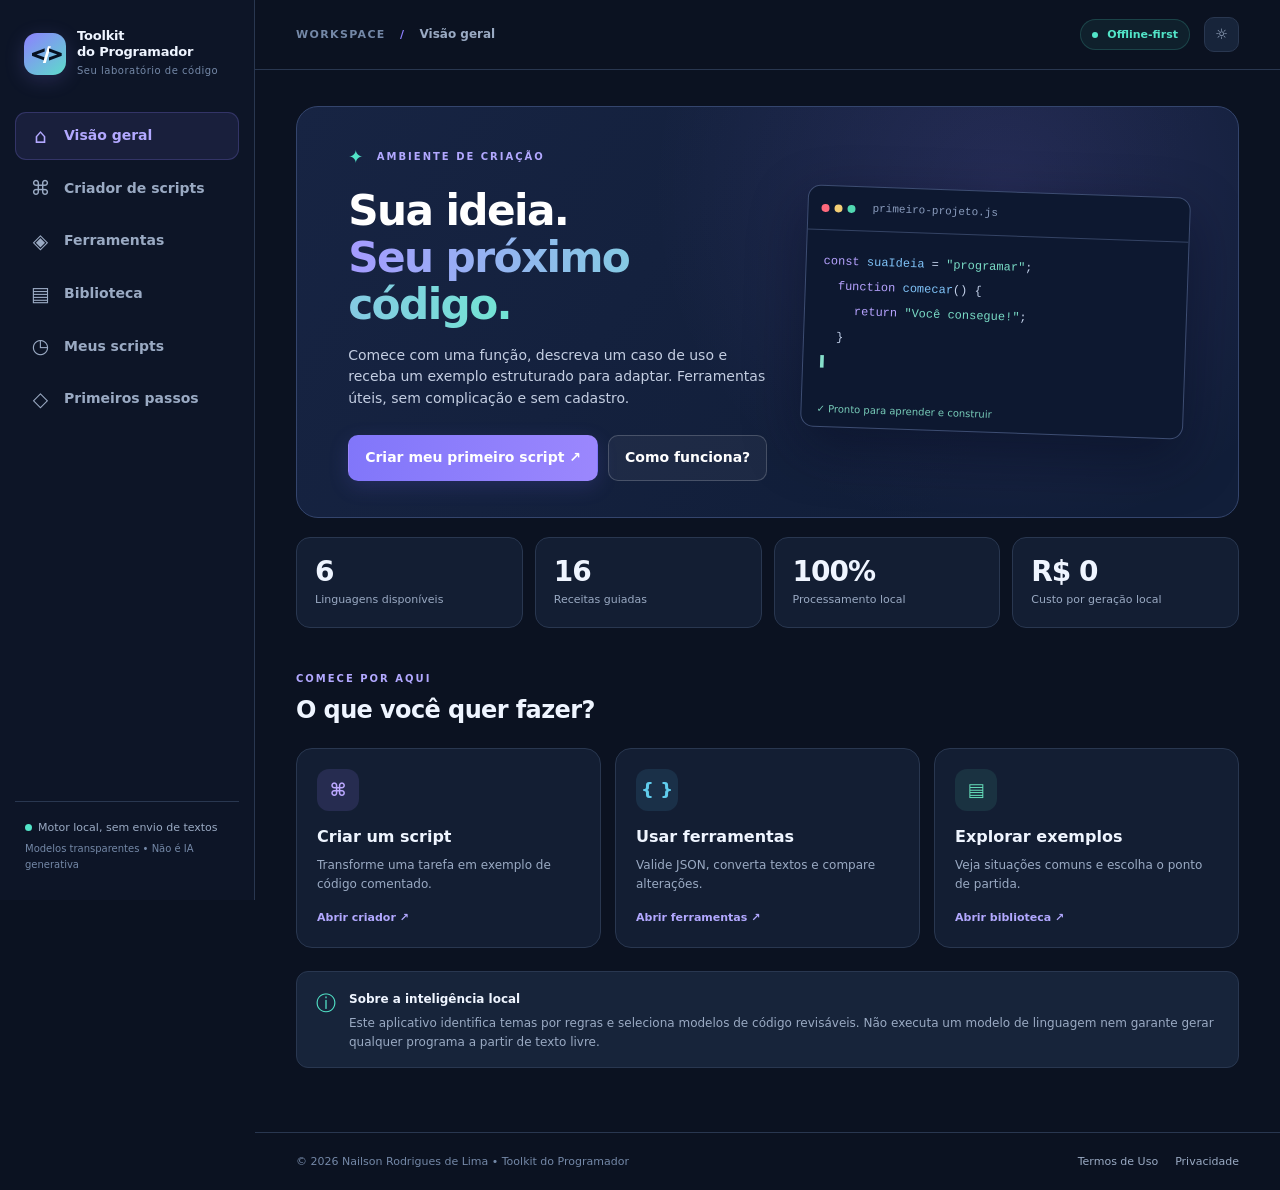
==== index.html @ e66c434d "Add files via upload" ====
<!doctype html>
<html lang="pt-BR">
<head>
  <meta charset="utf-8">
  <meta name="viewport" content="width=device-width, initial-scale=1">
  <meta name="theme-color" content="#101b32">
  <meta name="description" content="Toolkit do Programador: criador de scripts orientado e ferramentas de programação offline.">
  <title>Toolkit do Programador — laboratório de código</title>
  <link rel="icon" type="image/svg+xml" href="icon.svg">
  <link rel="manifest" href="manifest.webmanifest">
  <link rel="stylesheet" href="styles.css">
</head>
<body>
  <a class="skip-link" href="#conteudo">Ir para o conteúdo</a>
  <div class="app-shell">
    <aside class="sidebar" id="sidebar" aria-label="Navegação principal">
      <div class="brand"><div class="brand-mark" aria-hidden="true"><span>&lt;</span><span>/</span><span>&gt;</span></div><div><strong>Toolkit<span> do Programador</span></strong><small>Seu laboratório de código</small></div></div>
      <nav class="menu" aria-label="Seções">
        <button class="nav-btn active" type="button" data-page="inicio" aria-current="page"><span aria-hidden="true">⌂</span> Visão geral</button>
        <button class="nav-btn" type="button" data-page="criador"><span aria-hidden="true">⌘</span> Criador de scripts</button>
        <button class="nav-btn" type="button" data-page="ferramentas"><span aria-hidden="true">◈</span> Ferramentas</button>
        <button class="nav-btn" type="button" data-page="biblioteca"><span aria-hidden="true">▤</span> Biblioteca</button>
        <button class="nav-btn" type="button" data-page="historico"><span aria-hidden="true">◷</span> Meus scripts</button>
        <button class="nav-btn" type="button" data-page="guia"><span aria-hidden="true">◇</span> Primeiros passos</button>
      </nav>
      <div class="sidebar-bottom"><span class="status-dot" aria-hidden="true"></span><span>Motor local, sem envio de textos</span><small>Modelos transparentes • Não é IA generativa</small></div>
    </aside>
    <div class="workspace">
      <header class="topbar"><button class="mobile-menu" id="menuToggle" type="button" aria-label="Abrir menu" aria-expanded="false" aria-controls="sidebar">☰</button><div class="crumb">WORKSPACE <span>/</span> <b id="crumbLabel">Visão geral</b></div><div class="top-actions"><span class="offline-pill"><span></span> Offline-first</span><button type="button" id="themeToggle" class="icon-button" title="Alternar tema" aria-label="Alternar tema">☼</button></div></header>
      <main id="conteudo">
        <section class="page active" id="page-inicio" aria-labelledby="welcomeTitle">
          <div class="hero"><div class="hero-content"><div class="eyebrow"><span class="spark">✦</span> AMBIENTE DE CRIAÇÃO</div><h1 id="welcomeTitle">Sua ideia.<br><em>Seu próximo código.</em></h1><p>Comece com uma função, descreva um caso de uso e receba um exemplo estruturado para adaptar. Ferramentas úteis, sem complicação e sem cadastro.</p><div class="hero-actions"><button class="btn primary" type="button" data-go="criador">Criar meu primeiro script <span aria-hidden="true">↗</span></button><button class="btn ghost" type="button" data-go="guia">Como funciona?</button></div></div><div class="code-art" aria-hidden="true"><div class="art-top"><i></i><i></i><i></i><span>primeiro-projeto.js</span></div><div class="art-lines"><div><span class="a-purple">const</span> <span class="a-blue">suaIdeia</span> = <span class="a-green">"programar"</span>;</div><div class="indent"><span class="a-purple">function</span> <span class="a-blue">comecar</span>() {</div><div class="indent2"><span class="a-purple">return</span> <span class="a-green">"Você consegue!"</span>;</div><div class="indent">}</div><div class="art-cursor">▌</div></div><div class="art-footer">✓ Pronto para aprender e construir</div></div></div>
          <div class="stat-grid"><div class="stat"><strong>6</strong><span>Linguagens disponíveis</span></div><div class="stat"><strong id="statRecipes">—</strong><span>Receitas guiadas</span></div><div class="stat"><strong>100%</strong><span>Processamento local</span></div><div class="stat"><strong>R$ 0</strong><span>Custo por geração local</span></div></div>
          <div class="section-heading"><div><div class="eyebrow">COMECE POR AQUI</div><h2>O que você quer fazer?</h2></div></div>
          <div class="feature-grid"><button class="feature-card" type="button" data-go="criador"><span class="feature-icon violet">⌘</span><strong>Criar um script</strong><small>Transforme uma tarefa em exemplo de código comentado.</small><span class="feature-link">Abrir criador ↗</span></button><button class="feature-card" type="button" data-go="ferramentas"><span class="feature-icon cyan">{ }</span><strong>Usar ferramentas</strong><small>Valide JSON, converta textos e compare alterações.</small><span class="feature-link">Abrir ferramentas ↗</span></button><button class="feature-card" type="button" data-go="biblioteca"><span class="feature-icon lime">▤</span><strong>Explorar exemplos</strong><small>Veja situações comuns e escolha o ponto de partida.</small><span class="feature-link">Abrir biblioteca ↗</span></button></div>
          <div class="notice"><span aria-hidden="true">ⓘ</span><div><strong>Sobre a inteligência local</strong><p>Este aplicativo identifica temas por regras e seleciona modelos de código revisáveis. Não executa um modelo de linguagem nem garante gerar qualquer programa a partir de texto livre.</p></div></div>
        </section>
        <section class="page" id="page-criador" aria-labelledby="builderTitle">
          <div class="page-title"><div class="eyebrow">ESTÚDIO DE CÓDIGO</div><h1 id="builderTitle">Criador de scripts</h1><p>Explique o que o código deve fazer. O caso de uso ajuda a documentar o exemplo, mas não altera automaticamente sua lógica.</p></div>
          <div class="builder-grid"><div class="panel editor-form"><div class="panel-heading"><strong><span class="mini-step">1</span> Descreva a tarefa</strong><span class="soft-label">Sem necessidade de prompt complexo</span></div><div class="field"><label for="goal">Função pretendida <span class="required">*</span></label><textarea id="goal" maxlength="500" rows="4" placeholder="Ex.: Validar um e-mail informado por um usuário"></textarea><div class="field-footer"><span>Escreva em linguagem natural</span><span id="goalCount">0/500</span></div></div><div class="field"><label for="useCase">Caso de uso <span class="optional">opcional</span></label><textarea id="useCase" maxlength="800" rows="3" placeholder="Ex.: Cadastro de clientes: impedir e-mails com formato inválido"></textarea><div class="field-footer"><span>Ajuda a contextualizar o resultado</span><span id="caseCount">0/800</span></div></div><div class="two-fields"><div class="field"><label for="language">Linguagem</label><select id="language"><option value="javascript">JavaScript</option><option value="python">Python</option><option value="sql">SQL (PostgreSQL)</option><option value="html">HTML</option><option value="bash">Bash</option><option value="powershell">PowerShell</option></select></div><div class="field"><label for="recipe">Modelo de referência</label><select id="recipe"><option value="auto">Detectar pela descrição</option></select></div></div><div class="form-actions"><button id="generateBtn" type="button" class="btn primary full">✦ Gerar exemplo de script</button><button id="clearBuilder" type="button" class="btn subtle">Limpar campos</button></div><div class="examples-prompt">Experimente: <button type="button" class="chip" data-prompt="Validar e-mail">Validar e-mail</button><button type="button" class="chip" data-prompt="Buscar dados de uma API">Consumir API</button><button type="button" class="chip" data-prompt="Remover itens duplicados">Remover duplicados</button></div></div>
          <div class="panel output-panel"><div class="panel-heading"><strong><span class="mini-step">2</span> Resultado</strong><span id="resultStatus" class="result-state">Aguardando descrição</span></div><div class="result-summary" id="resultSummary">Quando você gerar, verá um exemplo comentado, orientações de adaptação e sugestões de teste.</div><div class="code-header"><span id="filename">exemplo.js</span><span id="codeLanguage">JavaScript</span></div><pre class="code-output" tabindex="0"><code id="generatedCode">// Seu código aparecerá aqui.
// Comece preenchendo o campo "Função pretendida".</code></pre><label for="codeEditor" id="codeEditorLabel" class="visually-hidden">Editar o código gerado</label><textarea id="codeEditor" class="code-output code-editor" spellcheck="false" autocomplete="off" autocapitalize="off" hidden></textarea><div class="output-actions"><button class="btn small" type="button" id="editCode" disabled aria-pressed="false">Editar código</button><button class="btn small" type="button" id="resetEdits" hidden>Restaurar gerado</button><button class="btn small" type="button" id="copyCode" disabled>Copiar código</button><button class="btn small" type="button" id="downloadCode" disabled>Baixar arquivo ↓</button><button class="btn small" type="button" id="saveCode" disabled>Salvar neste aparelho</button></div><div class="result-advice" id="resultAdvice"><strong>Como aproveitar melhor</strong><p>Explique a entrada, o resultado esperado e eventuais restrições. Depois revise e teste o código no seu ambiente.</p></div></div></div>
        </section>
        <section class="page" id="page-ferramentas" aria-labelledby="toolsTitle"><div class="page-title"><div class="eyebrow">UTILITÁRIOS</div><h1 id="toolsTitle">Ferramentas do dia a dia</h1><p>Manipulação local de texto e código. Nenhum conteúdo é enviado a serviços externos.</p></div><div class="tool-tabs" role="tablist" aria-label="Selecionar ferramenta"><button type="button" class="tool-tab active" role="tab" aria-selected="true" data-tool="json">JSON</button><button type="button" class="tool-tab" role="tab" aria-selected="false" data-tool="base64">Base64</button><button type="button" class="tool-tab" role="tab" aria-selected="false" data-tool="url">URL</button><button type="button" class="tool-tab" role="tab" aria-selected="false" data-tool="texto">Texto</button><button type="button" class="tool-tab" role="tab" aria-selected="false" data-tool="diff">Comparar textos</button></div>
          <div class="panel tool-content active" id="tool-json"><div class="tool-info"><h2>Formatar e validar JSON</h2><p>Detecte erros de sintaxe ou organize a indentação.</p></div><label for="jsonInput">JSON de entrada</label><textarea id="jsonInput" class="tool-area" spellcheck="false" placeholder='{"nome":"Ana","ativo":true}'></textarea><div class="tool-actions"><button id="formatJson" class="btn primary" type="button">Formatar</button><button id="minifyJson" class="btn subtle" type="button">Minificar</button><button id="validateJson" class="btn subtle" type="button">Validar</button><button id="copyJson" class="btn subtle" type="button">Copiar resultado</button></div><p class="feedback" id="jsonFeedback" role="status" aria-live="polite"></p><label for="jsonOutput">Resultado</label><textarea id="jsonOutput" class="tool-area result" readonly spellcheck="false" placeholder="Resultado..." aria-label="JSON processado"></textarea></div>
          <div class="panel tool-content" id="tool-base64" hidden><div class="tool-info"><h2>Codificar / decodificar Base64</h2><p>Codifica texto em UTF-8. Base64 não é criptografia.</p></div><label for="base64Input">Texto / Base64 de entrada</label><textarea class="tool-area" id="base64Input" spellcheck="false" placeholder="Insira seu texto..."></textarea><div class="tool-actions"><button class="btn primary" type="button" id="b64Encode">Codificar</button><button class="btn subtle" type="button" id="b64Decode">Decodificar</button><button class="btn subtle" type="button" data-copy-target="base64Output">Copiar resultado</button></div><p class="feedback" id="base64Feedback" role="status" aria-live="polite"></p><label for="base64Output">Resultado</label><textarea class="tool-area result" id="base64Output" readonly></textarea></div>
          <div class="panel tool-content" id="tool-url" hidden><div class="tool-info"><h2>Codificar / decodificar URL</h2><p>Converta uma parte de endereço web usando o padrão de codificação por porcentagem.</p></div><label for="urlInput">Texto de entrada</label><textarea class="tool-area" id="urlInput" spellcheck="false" placeholder="Ex.: busca com espaços & acentos"></textarea><div class="tool-actions"><button class="btn primary" type="button" id="urlEncode">Codificar</button><button class="btn subtle" type="button" id="urlDecode">Decodificar</button><button class="btn subtle" type="button" data-copy-target="urlOutput">Copiar resultado</button></div><p class="feedback" id="urlFeedback" role="status" aria-live="polite"></p><label for="urlOutput">Resultado</label><textarea class="tool-area result" id="urlOutput" readonly></textarea></div>
          <div class="panel tool-content" id="tool-texto" hidden><div class="tool-info"><h2>Transformar textos</h2><p>Organize textos comuns, nomes e identificadores.</p></div><label for="textInput">Texto de entrada</label><textarea class="tool-area" id="textInput" placeholder="Digite seu texto..."></textarea><div class="tool-actions"><button class="btn primary" type="button" data-text-transform="upper">MAIÚSCULAS</button><button class="btn subtle" type="button" data-text-transform="lower">minúsculas</button><button class="btn subtle" type="button" data-text-transform="slug">slug-url</button><button class="btn subtle" type="button" data-text-transform="trim">Limpar espaços</button><button class="btn subtle" type="button" data-copy-target="textOutput">Copiar resultado</button></div><p class="feedback" id="textFeedback" role="status" aria-live="polite"></p><label for="textOutput">Resultado</label><textarea class="tool-area result" id="textOutput" readonly></textarea></div>
          <div class="panel tool-content" id="tool-diff" hidden><div class="tool-info"><h2>Comparar versões de texto</h2><p>Diferenças de linhas: veja adições e exclusões para textos de até 200 linhas por lado.</p></div><div class="two-fields"><div class="field"><label for="diffA">Versão anterior</label><textarea id="diffA" class="tool-area" placeholder="Primeira versão"></textarea></div><div class="field"><label for="diffB">Versão atual</label><textarea id="diffB" class="tool-area" placeholder="Versão modificada"></textarea></div></div><div class="tool-actions"><button id="compareDiff" type="button" class="btn primary">Comparar</button></div><p class="feedback" id="diffFeedback" role="status" aria-live="polite"></p><pre id="diffResult" class="diff-result" aria-live="polite">As diferenças aparecerão aqui.</pre></div>
        </section>
        <section class="page" id="page-biblioteca" aria-labelledby="libraryTitle"><div class="page-title"><div class="eyebrow">EXEMPLOS PRONTOS PARA ADAPTAR</div><h1 id="libraryTitle">Biblioteca de receitas</h1><p>Escolha uma tarefa e abra diretamente no criador de scripts.</p></div><div class="library-toolbar"><label class="visually-hidden" for="librarySearch">Buscar receita</label><input id="librarySearch" type="search" placeholder="Buscar: API, JSON, senha, dados..." autocomplete="off"><span id="libraryCount" class="soft-label"></span></div><div class="library-grid" id="libraryGrid"></div></section>
        <section class="page" id="page-historico" aria-labelledby="historyTitle"><div class="page-title"><div class="eyebrow">ARMAZENAMENTO NO DISPOSITIVO</div><h1 id="historyTitle">Meus scripts</h1><p>Os exemplos que você salvar permanecem apenas no armazenamento deste navegador, até serem apagados.</p></div><div class="history-toolbar"><span id="historyCount">0 itens salvos</span><button class="btn danger small" id="clearHistory" type="button">Apagar todos</button></div><div class="history-list" id="historyList"></div></section>
        <section class="page" id="page-guia" aria-labelledby="guideTitle"><div class="page-title"><div class="eyebrow">COMECE DO ZERO</div><h1 id="guideTitle">Primeiros passos</h1><p>Um caminho rápido para sair de uma ideia e chegar a um programa testável.</p></div><div class="guide-grid"><article class="panel guide-card"><span class="guide-number">01</span><h2>Descreva a função</h2><p>Escreva o que o código deve realizar: “validar e-mail”, “remover duplicados” ou “buscar dados de API”.</p></article><article class="panel guide-card"><span class="guide-number">02</span><h2>Escolha uma linguagem</h2><p>JavaScript funciona bem em navegadores; Python é útil para automação; SQL consulta bancos de dados.</p></article><article class="panel guide-card"><span class="guide-number">03</span><h2>Gere, edite e revise</h2><p>O sistema procura uma receita compatível. Se não houver, entrega uma estrutura inicial, identificada como incompleta.</p></article><article class="panel guide-card"><span class="guide-number">04</span><h2>Teste no ambiente certo</h2><p>Baixe o arquivo e execute no interpretador, terminal, navegador ou banco adequado. Nunca execute scripts sem ler o conteúdo.</p></article></div><div class="panel glossary"><h2>Mini glossário</h2><dl><div><dt>Variável</dt><dd>Guarda um valor que pode ser utilizado no programa.</dd></div><div><dt>Função</dt><dd>Conjunto de instruções que realiza uma tarefa.</dd></div><div><dt>Entrada</dt><dd>Dados recebidos pelo programa.</dd></div><div><dt>Saída</dt><dd>Resultado que o programa produz.</dd></div><div><dt>API</dt><dd>Interface para que sistemas troquem informações conforme um contrato definido.</dd></div><div><dt>JSON</dt><dd>Formato textual estruturado usado para intercâmbio de dados.</dd></div></dl></div><div class="notice"><span aria-hidden="true">!</span><div><strong>Segurança e limites</strong><p>Não cole senhas, tokens nem dados pessoais sensíveis. Exemplos podem requerer ajustes antes de produção. O Toolkit não hospeda código, não consulta APIs externas e não executa scripts gerados automaticamente.</p></div></div></section>
      </main>
      <footer class="footer"><span>© <span id="currentYear">2026</span> Nailson Rodrigues de Lima • Toolkit do Programador</span><div><button type="button" id="termsOpen">Termos de Uso</button><button type="button" id="privacyOpen">Privacidade</button></div></footer>
    </div>
  </div>
  <div class="toast" id="toast" role="status" aria-live="polite"></div>
  <dialog id="infoDialog" aria-labelledby="dialogTitle"><div class="dialog-head"><h2 id="dialogTitle">Informações</h2><button type="button" id="closeDialog" class="icon-button" aria-label="Fechar">✕</button></div><div id="dialogBody" class="dialog-body"></div><div class="dialog-actions"><button type="button" class="btn primary" id="dialogDone">Entendi</button></div></dialog>
  <script src="app.js" defer></script>
</body>
</html>
---- styles.css ----
:root{--bg:#0b1221;--sidebar:#0d1527;--panel:#131e33;--panel2:#17243a;--line:#293750;--text:#eff5ff;--sub:#9aaac3;--muted:#7488a7;--accent:#8e80ff;--accent2:#b2a8ff;--mint:#52e4c8;--shadow:0 16px 44px #03081445;--radius:17px;--code:#0b1425;color-scheme:dark}
:root.light{--bg:#f2f5fb;--sidebar:#fff;--panel:#fff;--panel2:#eef2fa;--line:#dce4f0;--text:#15223b;--sub:#52627c;--muted:#70809c;--accent:#5748dc;--accent2:#5040c8;--mint:#178f7d;--shadow:0 12px 36px #3f52811a;--code:#17243a;color-scheme:light}
*{box-sizing:border-box}html{font-family:Inter,ui-sans-serif,system-ui,-apple-system,"Segoe UI",Arial,sans-serif;scroll-behavior:smooth}body{margin:0;color:var(--text);background:var(--bg);font-size:14px;line-height:1.55}button,input,textarea,select{font:inherit}button{cursor:pointer}button:disabled{cursor:not-allowed;opacity:.45}button:focus-visible,input:focus-visible,textarea:focus-visible,select:focus-visible,a:focus-visible{outline:3px solid var(--mint);outline-offset:3px}a{color:var(--accent2)}.skip-link{position:absolute;left:12px;top:-80px;background:var(--panel);padding:10px 16px;z-index:100}.skip-link:focus{top:10px}.app-shell{display:flex;min-height:100vh}.sidebar{width:255px;min-width:255px;background:var(--sidebar);border-right:1px solid var(--line);position:sticky;top:0;height:100vh;display:flex;flex-direction:column;padding:28px 15px;z-index:20}.brand{display:flex;align-items:center;gap:11px;padding:0 9px 31px}.brand-mark{background:linear-gradient(140deg,#8d80ff,#5ddcca);width:42px;height:42px;display:flex;align-items:center;justify-content:center;border-radius:13px;color:#071223;font-weight:950;letter-spacing:-3px;font-size:19px;box-shadow:0 5px 20px #8d80ff30}.brand-mark span:nth-child(2){color:#fff}.brand strong{font-size:13px;line-height:1.2;display:block;letter-spacing:-.2px}.brand strong span{display:block}.brand small{font-size:10px;color:var(--muted);letter-spacing:.5px}.menu{display:grid;gap:5px}.nav-btn{display:flex;gap:13px;text-align:left;align-items:center;padding:12px 14px;border:1px solid transparent;background:none;color:var(--sub);border-radius:11px;font-weight:600;width:100%}.nav-btn>span{font-size:20px;font-weight:400;min-width:21px;text-align:center;line-height:1}.nav-btn:hover{background:var(--panel2);color:var(--text)}.nav-btn.active{background:#8e80ff19;border-color:#8e80ff38;color:var(--accent2)}.sidebar-bottom{margin-top:auto;padding:17px 10px 0;border-top:1px solid var(--line);font-size:11px;color:var(--sub)}.sidebar-bottom small{display:block;color:var(--muted);font-size:10px;margin-top:5px}.status-dot{width:7px;height:7px;border-radius:50%;display:inline-block;background:var(--mint);margin-right:6px}.workspace{flex:1;min-width:0;display:flex;flex-direction:column}.topbar{display:flex;align-items:center;justify-content:space-between;padding:16px clamp(18px,4%,55px);height:70px;border-bottom:1px solid var(--line)}.crumb{font-size:11px;letter-spacing:1.35px;color:var(--muted);font-weight:700}.crumb b{letter-spacing:0;font-size:12px;color:var(--sub);font-weight:600}.crumb span{margin:0 9px;color:var(--accent)}.top-actions{display:flex;align-items:center;gap:14px}.offline-pill{font-size:11px;color:var(--mint);background:#52e4c811;border:1px solid #52e4c82e;border-radius:99px;padding:6px 11px;font-weight:700}.offline-pill span{display:inline-block;width:6px;height:6px;background:var(--mint);border-radius:50%;margin-right:6px}.icon-button,.mobile-menu{width:35px;height:35px;border-radius:10px;background:var(--panel2);color:var(--sub);border:1px solid var(--line)}.mobile-menu{display:none}.page{display:none;max-width:1210px;width:100%;margin:0 auto;padding:36px clamp(18px,4%,55px) 64px}.page.active{display:block}.hero{display:grid;grid-template-columns:1fr .88fr;gap:20px;min-height:285px;align-items:center;background:radial-gradient(circle at 75% 20%,#9e7dff22,transparent 45%),linear-gradient(125deg,#172443,#111e39 75%);border:1px solid #34456d;border-radius:22px;padding:36px clamp(23px,4vw,53px);overflow:hidden}.eyebrow{font-size:10px;letter-spacing:2px;color:var(--accent2);font-weight:850}.spark{color:var(--mint);font-size:18px;vertical-align:middle;margin-right:6px}.hero h1{font-size:clamp(31px,3.3vw,51px);line-height:1.12;letter-spacing:-1.6px;color:#fff;margin:16px 0}.hero h1 em{font-style:normal;background:linear-gradient(90deg,#a59bff,#72e5d3);-webkit-background-clip:text;background-clip:text;color:transparent}.hero p{color:#c4cee2;max-width:420px;margin:0 0 25px}.hero-actions{display:flex;flex-wrap:wrap;gap:10px}.btn{border:1px solid var(--line);background:var(--panel2);color:var(--text);padding:11px 16px;border-radius:10px;font-weight:750;transition:transform .12s ease,background .12s}.btn:not(:disabled):hover{transform:translateY(-1px);filter:brightness(1.07)}.btn.primary{border-color:transparent;background:linear-gradient(95deg,#8176fa,#9b87fd);color:#fff;box-shadow:0 6px 20px #695de430}.btn.ghost{background:#ffffff0c;border-color:#ffffff30;color:#fff}.btn.subtle{background:transparent}.btn.small{padding:8px 12px;font-size:12px}.btn.full{width:100%;justify-content:center}.btn.danger{background:#ff656915;color:#ff8c90;border-color:#ff65693d}.code-art{width:100%;max-width:415px;justify-self:end;transform:rotate(2deg);border:1px solid #3d4d72;background:#0d1830;border-radius:13px;box-shadow:0 20px 55px #0208176b;color:#c2d0e9;font:12px/2.1 ui-monospace,SFMono-Regular,Consolas,monospace;overflow:hidden}.art-top{display:flex;align-items:center;gap:5px;border-bottom:1px solid #344364;padding:10px 13px}.art-top i{width:8px;height:8px;border-radius:50%;background:#ff697d}.art-top i:nth-child(2){background:#f3ce75}.art-top i:nth-child(3){background:#51d8b1}.art-top span{margin-left:12px;color:#8a9cbd;font-size:11px}.art-lines{padding:19px 17px 23px}.indent{padding-left:15px}.indent2{padding-left:32px}.a-purple{color:#b7a3ff}.a-blue{color:#7fc2f7}.a-green{color:#79dbc5}.art-cursor{color:#86dfcb}.art-footer{padding:5px 15px 12px;font:10px system-ui,sans-serif;color:#77cbb8}.stat-grid{display:grid;grid-template-columns:repeat(4,1fr);gap:12px;margin:19px 0 43px}.stat{border:1px solid var(--line);background:var(--panel);border-radius:14px;padding:17px 18px}.stat strong{font-size:28px;letter-spacing:-1px;display:block;line-height:1.2}.stat span{color:var(--sub);font-size:11px}.section-heading{margin-bottom:18px}.section-heading h2{font-size:24px;margin:6px 0;letter-spacing:-.6px}.feature-grid{display:grid;grid-template-columns:repeat(3,1fr);gap:14px}.feature-card{border:1px solid var(--line);background:var(--panel);color:var(--text);text-align:left;border-radius:16px;padding:20px;display:flex;flex-direction:column;gap:7px;min-height:200px}.feature-card:hover{border-color:var(--accent);transform:translateY(-2px)}.feature-icon{width:42px;height:42px;display:grid;place-items:center;border-radius:12px;font-weight:850;font-size:18px;margin-bottom:7px}.violet{background:#9a83fc24;color:#bba8ff}.cyan{background:#5ecbfc1a;color:#60ccec}.lime{background:#5ae1bc1a;color:#65dcb8}.feature-card strong{font-size:16px}.feature-card small{font-size:12px;color:var(--sub);flex:1}.feature-link{color:var(--accent2);font-size:11px;font-weight:800;margin-top:8px}.notice{display:flex;gap:13px;border:1px solid var(--line);border-radius:12px;margin-top:23px;padding:16px 19px;background:var(--panel2);color:var(--sub)}.notice>span{color:var(--mint);font-size:20px}.notice strong{color:var(--text);font-size:12px}.notice p{margin:5px 0 0;font-size:12px}.page-title{margin:0 0 26px}.page-title h1{font-size:clamp(28px,3vw,38px);margin:8px 0;line-height:1.1;letter-spacing:-1px}.page-title p{color:var(--sub);max-width:680px;margin:0}.builder-grid{display:grid;grid-template-columns:1fr 1.15fr;gap:17px;align-items:start}.panel{background:var(--panel);border:1px solid var(--line);border-radius:16px;padding:22px;min-width:0}.panel-heading{display:flex;justify-content:space-between;gap:10px;align-items:center;margin-bottom:21px;flex-wrap:wrap}.panel-heading>strong{display:flex;gap:9px;align-items:center;font-size:14px}.mini-step{width:25px;height:25px;border-radius:7px;background:#8e80ff24;color:var(--accent2);display:grid;place-items:center;font-weight:850;font-size:12px}.soft-label{font-size:10px;color:var(--muted)}.field{margin-bottom:18px}.field>label,.tool-content>label{display:block;margin-bottom:8px;font-size:12px;font-weight:800}.required{color:#ff8a8f}.optional{font-size:10px;color:var(--muted);font-weight:400;margin-left:4px}textarea,input,select{background:var(--bg);color:var(--text);border:1px solid var(--line);border-radius:9px;outline:none;width:100%;padding:12px;resize:vertical}textarea::placeholder,input::placeholder{color:var(--muted)}textarea:focus,input:focus,select:focus{border-color:var(--accent)}.field>textarea{min-height:85px}.field-footer{display:flex;justify-content:space-between;color:var(--muted);font-size:10px;margin-top:5px}.two-fields{display:grid;grid-template-columns:1fr 1fr;gap:12px}.two-fields>.field{margin-bottom:4px}.form-actions{display:flex;flex-direction:column;gap:8px;margin-top:19px}.examples-prompt{font-size:11px;color:var(--sub);margin-top:21px}.chip{font-size:10px;margin:6px 5px 0 0;padding:6px 8px;border:1px solid var(--line);background:var(--panel2);color:var(--sub);border-radius:20px}.chip:hover{color:var(--text);border-color:var(--accent)}.result-state{font-size:10px;color:var(--sub);border:1px solid var(--line);padding:5px 9px;border-radius:30px}.result-state.success{color:var(--mint);border-color:#52e4c840}.result-state.warning{color:#f6cb73;border-color:#f6cb7340}.result-summary{font-size:12px;color:var(--sub);line-height:1.7;min-height:58px}.code-header{display:flex;align-items:center;justify-content:space-between;background:#1d2a46;color:#b7c5df;border:1px solid #33415e;border-radius:10px 10px 0 0;padding:9px 13px;font:11px ui-monospace,Consolas,monospace;margin-top:14px}.code-output{background:var(--code);color:#d4e1f4;min-height:295px;max-height:540px;overflow:auto;padding:17px;font:12px/1.75 ui-monospace,SFMono-Regular,Consolas,monospace;border:1px solid #33415e;border-top:0;border-radius:0 0 10px 10px;margin:0;white-space:pre;tab-size:2}.output-actions{display:flex;gap:7px;flex-wrap:wrap;margin-top:13px}.result-advice{background:var(--panel2);border-radius:10px;padding:13px 15px;margin-top:20px}.result-advice strong{font-size:11px}.result-advice p{margin:5px 0 0;font-size:11px;color:var(--sub)}.tool-tabs{display:flex;gap:8px;flex-wrap:wrap;margin-bottom:13px}.tool-tab{border:1px solid var(--line);background:var(--panel);color:var(--sub);border-radius:10px;padding:9px 15px;font-size:12px;font-weight:800}.tool-tab.active{background:var(--accent);border-color:var(--accent);color:#fff}.tool-content{display:none;max-width:950px}.tool-content.active{display:block}.tool-info h2{margin:0 0 4px;font-size:18px}.tool-info p{color:var(--sub);font-size:12px;margin:0 0 22px}.tool-area{min-height:153px;font:12px/1.65 ui-monospace,Consolas,monospace;margin-bottom:14px}.tool-area.result{min-height:140px;background:var(--panel2)}.tool-actions{display:flex;gap:9px;flex-wrap:wrap;margin-bottom:12px}.feedback{font-size:12px;min-height:20px;color:var(--sub);margin:6px 0 16px}.feedback.ok{color:var(--mint)}.feedback.error{color:#ff9298}.diff-result{background:var(--code);color:#d4e1f4;border:1px solid var(--line);padding:18px;max-height:480px;min-height:150px;overflow:auto;white-space:pre-wrap;overflow-wrap:anywhere;line-height:1.8;border-radius:10px}.diff-added{color:#82e8b8}.diff-removed{color:#ff9da3}.diff-same{color:#bdc9df}.library-toolbar,.history-toolbar{display:flex;gap:15px;justify-content:space-between;align-items:center;margin-bottom:18px}.library-toolbar input{max-width:440px}.library-grid{display:grid;grid-template-columns:repeat(3,1fr);gap:13px}.recipe-card{display:flex;flex-direction:column;gap:9px;background:var(--panel);border:1px solid var(--line);border-radius:14px;padding:20px;min-height:186px}.recipe-card .recipe-tag{color:var(--accent2);font-size:10px;letter-spacing:1px;font-weight:800}.recipe-card h3{font-size:15px;margin:0}.recipe-card p{font-size:12px;color:var(--sub);margin:0;flex:1}.recipe-card button{align-self:flex-start;background:none;border:0;padding:4px 0;color:var(--accent2);font-size:12px;font-weight:800}.recipe-card button:hover{text-decoration:underline}.history-list{display:grid;gap:11px}.history-item{background:var(--panel);border:1px solid var(--line);padding:17px 20px;border-radius:13px;display:flex;justify-content:space-between;gap:15px;align-items:center}.history-item strong{font-size:13px;display:block}.history-item small{color:var(--sub);font-size:11px}.history-buttons{display:flex;gap:8px;flex-wrap:wrap}.empty-state{padding:50px 20px;border:1px dashed var(--line);border-radius:14px;text-align:center;color:var(--sub)}.empty-state strong{display:block;color:var(--text);margin-bottom:6px}.guide-grid{display:grid;grid-template-columns:repeat(2,1fr);gap:14px}.guide-card{min-height:155px}.guide-number{font-size:11px;letter-spacing:1px;color:var(--accent2);font-weight:900}.guide-card h2{font-size:17px;margin:8px 0}.guide-card p{font-size:12px;color:var(--sub);margin:0}.glossary{margin-top:17px}.glossary h2{font-size:17px;margin:0 0 15px}.glossary dl{display:grid;grid-template-columns:1fr 1fr;gap:15px 24px;margin:0}.glossary dt{font-weight:800;font-size:12px}.glossary dd{margin:4px 0 0;color:var(--sub);font-size:12px}.footer{margin:auto 0 0;border-top:1px solid var(--line);padding:20px clamp(18px,4%,55px);display:flex;justify-content:space-between;align-items:center;gap:16px;flex-wrap:wrap;color:var(--muted);font-size:11px}.footer>div{display:flex;gap:17px}.footer button{background:none;border:0;color:var(--sub);font-size:11px;padding:0}.footer button:hover{text-decoration:underline}.toast{position:fixed;bottom:24px;right:25px;border:1px solid var(--line);background:var(--panel2);color:var(--text);box-shadow:var(--shadow);padding:12px 18px;border-radius:10px;opacity:0;transform:translateY(12px);pointer-events:none;transition:.18s;z-index:100;font-size:12px;max-width:min(90vw,440px)}.toast.show{opacity:1;transform:translateY(0)}.visually-hidden{position:absolute;width:1px;height:1px;clip:rect(0,0,0,0);overflow:hidden;white-space:nowrap}dialog{border:1px solid var(--line);background:var(--panel);color:var(--text);border-radius:16px;box-shadow:var(--shadow);max-width:610px;width:calc(100% - 32px);padding:23px}dialog::backdrop{background:#020713b3}.dialog-head{display:flex;align-items:center;justify-content:space-between}.dialog-head h2{margin:0;font-size:21px}.dialog-body{color:var(--sub);font-size:13px}.dialog-body h3{color:var(--text);font-size:14px;margin:18px 0 4px}.dialog-body p{margin:4px 0 10px}.dialog-actions{display:flex;justify-content:end;margin-top:18px}
@media(max-width:1080px){.sidebar{width:225px;min-width:225px}.builder-grid{grid-template-columns:1fr}.library-grid{grid-template-columns:repeat(2,1fr)}.hero{grid-template-columns:1fr .65fr}.code-art{font-size:10px}.hero{padding:25px}}@media(max-width:760px){.sidebar{position:fixed;left:0;transform:translateX(-100%);width:265px;min-width:265px;box-shadow:var(--shadow);transition:transform .2s}.sidebar.open{transform:translateX(0)}.mobile-menu{display:block}.topbar{height:59px;padding:10px 17px}.crumb{margin-right:auto;margin-left:11px;letter-spacing:.3px}.top-actions{gap:7px}.page{padding:23px 16px 40px}.hero{grid-template-columns:1fr;padding:26px 22px}.code-art{display:none}.hero h1{font-size:38px}.stat-grid{grid-template-columns:repeat(2,1fr);margin-bottom:29px}.feature-grid,.library-grid{grid-template-columns:1fr}.feature-card{min-height:155px}.guide-grid{grid-template-columns:1fr}.glossary dl{grid-template-columns:1fr}.footer{padding:18px 16px}.offline-pill{font-size:0;padding:8px 10px}.offline-pill span{margin:0}.history-item{align-items:flex-start;flex-direction:column}}@media(max-width:430px){.two-fields{grid-template-columns:1fr;gap:0}.panel{padding:16px}.page-title h1{font-size:28px}.hero h1{font-size:31px}.stat strong{font-size:24px}.brand strong{font-size:12px}}@media(prefers-reduced-motion:reduce){*,*::before,*::after{scroll-behavior:auto!important;transition:none!important;animation:none!important}}

/* Edição manual dos scripts, sem execução automática. */
[hidden]{display:none!important}.code-editor{width:100%;resize:vertical;min-height:295px;max-height:none;outline-offset:3px;display:block;white-space:pre;overflow:auto}.code-editor:focus{outline:2px solid var(--mint)}
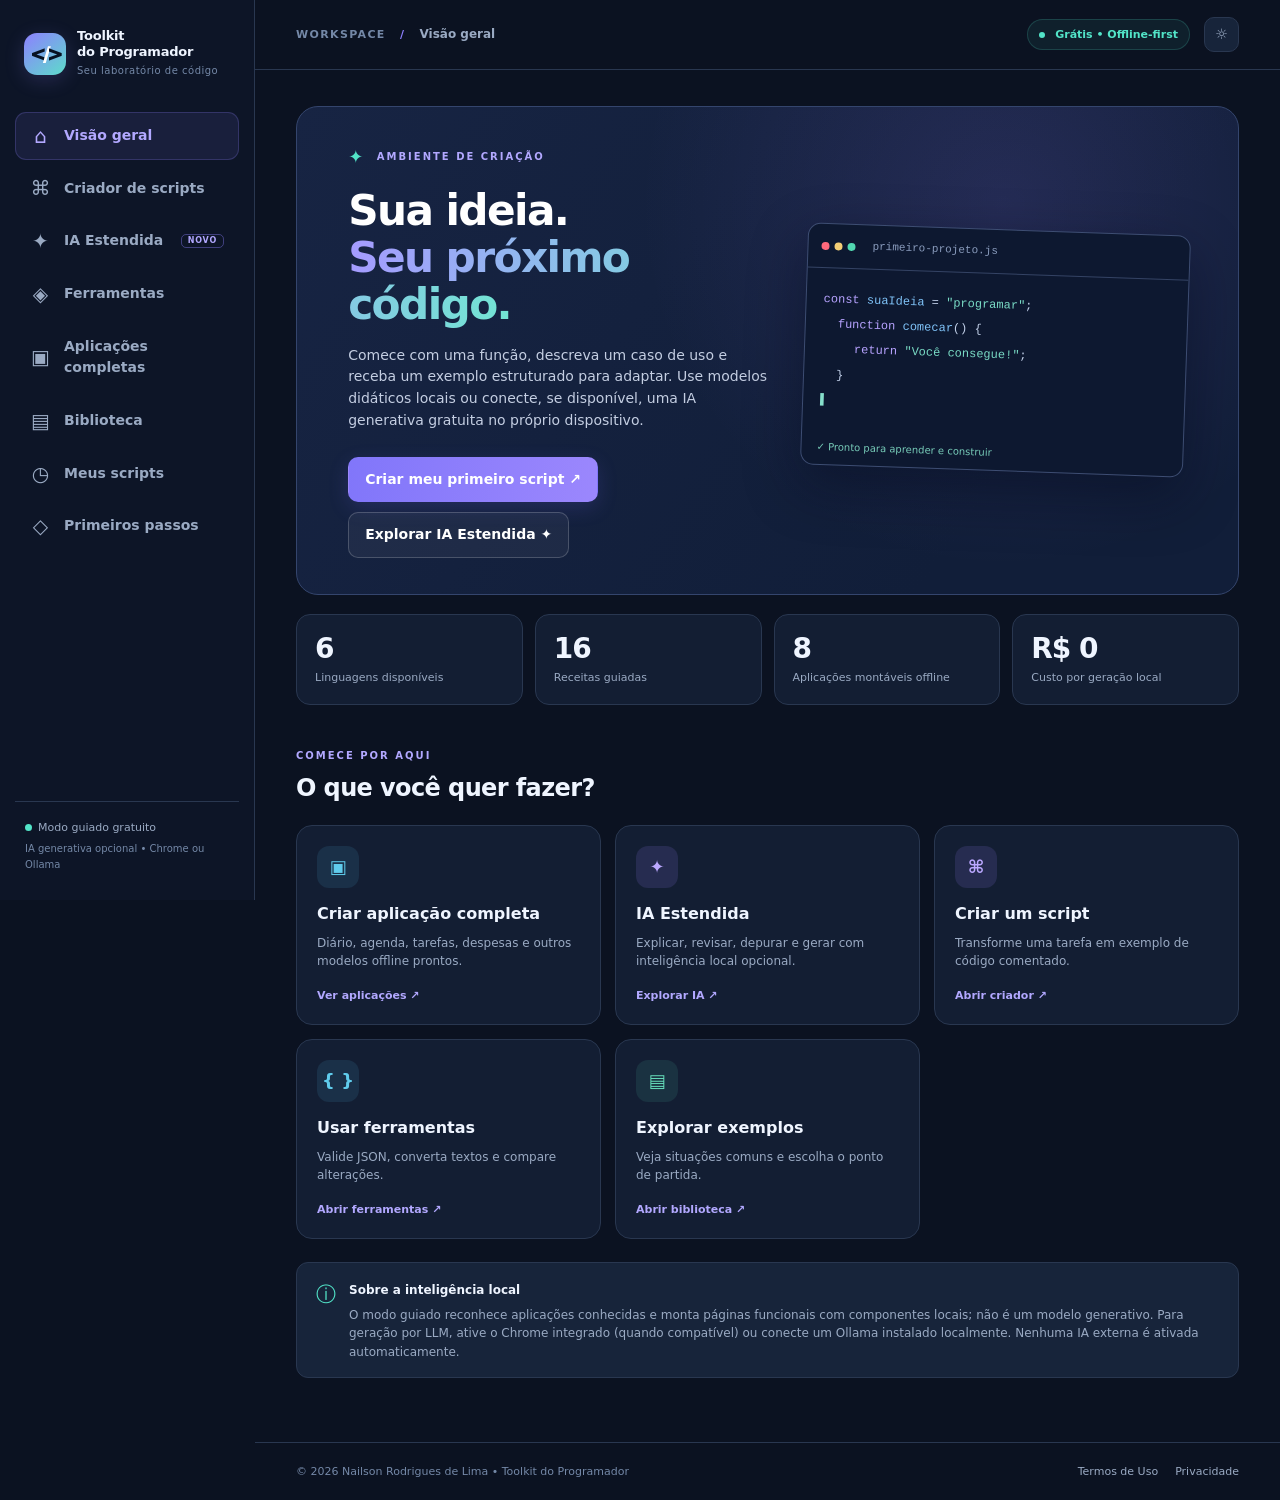
==== commit abc395bb: "Add files via upload" ====
--- a/index.html
+++ b/index.html
@@ -4,8 +4,8 @@
   <meta charset="utf-8">
   <meta name="viewport" content="width=device-width, initial-scale=1">
   <meta name="theme-color" content="#101b32">
-  <meta name="description" content="Toolkit do Programador: criador de scripts orientado e ferramentas de programação offline.">
-  <title>Toolkit do Programador — laboratório de código</title>
+  <meta name="description" content="Toolkit do Programador: gerador de scripts, diagnóstico offline e inteligência artificial local opcional.">
+  <title>Toolkit do Programador — IA Estendida gratuita</title>
   <link rel="icon" type="image/svg+xml" href="icon.svg">
   <link rel="manifest" href="manifest.webmanifest">
   <link rel="stylesheet" href="styles.css">
@@ -18,28 +18,47 @@
       <nav class="menu" aria-label="Seções">
         <button class="nav-btn active" type="button" data-page="inicio" aria-current="page"><span aria-hidden="true">⌂</span> Visão geral</button>
         <button class="nav-btn" type="button" data-page="criador"><span aria-hidden="true">⌘</span> Criador de scripts</button>
+        <button class="nav-btn" type="button" data-page="ia"><span aria-hidden="true">✦</span> IA Estendida <span class="nav-new">NOVO</span></button>
         <button class="nav-btn" type="button" data-page="ferramentas"><span aria-hidden="true">◈</span> Ferramentas</button>
+        <button class="nav-btn" type="button" data-page="apps"><span aria-hidden="true">▣</span> Aplicações completas</button>
         <button class="nav-btn" type="button" data-page="biblioteca"><span aria-hidden="true">▤</span> Biblioteca</button>
         <button class="nav-btn" type="button" data-page="historico"><span aria-hidden="true">◷</span> Meus scripts</button>
         <button class="nav-btn" type="button" data-page="guia"><span aria-hidden="true">◇</span> Primeiros passos</button>
       </nav>
-      <div class="sidebar-bottom"><span class="status-dot" aria-hidden="true"></span><span>Motor local, sem envio de textos</span><small>Modelos transparentes • Não é IA generativa</small></div>
+      <div class="sidebar-bottom"><span class="status-dot" aria-hidden="true"></span><span id="sideStatus">Modo guiado gratuito</span><small>IA generativa opcional • Chrome ou Ollama</small></div>
     </aside>
     <div class="workspace">
-      <header class="topbar"><button class="mobile-menu" id="menuToggle" type="button" aria-label="Abrir menu" aria-expanded="false" aria-controls="sidebar">☰</button><div class="crumb">WORKSPACE <span>/</span> <b id="crumbLabel">Visão geral</b></div><div class="top-actions"><span class="offline-pill"><span></span> Offline-first</span><button type="button" id="themeToggle" class="icon-button" title="Alternar tema" aria-label="Alternar tema">☼</button></div></header>
+      <header class="topbar"><button class="mobile-menu" id="menuToggle" type="button" aria-label="Abrir menu" aria-expanded="false" aria-controls="sidebar">☰</button><div class="crumb">WORKSPACE <span>/</span> <b id="crumbLabel">Visão geral</b></div><div class="top-actions"><span class="offline-pill"><span></span> Grátis • Offline-first</span><button type="button" id="themeToggle" class="icon-button" title="Alternar tema" aria-label="Alternar tema">☼</button></div></header>
       <main id="conteudo">
         <section class="page active" id="page-inicio" aria-labelledby="welcomeTitle">
-          <div class="hero"><div class="hero-content"><div class="eyebrow"><span class="spark">✦</span> AMBIENTE DE CRIAÇÃO</div><h1 id="welcomeTitle">Sua ideia.<br><em>Seu próximo código.</em></h1><p>Comece com uma função, descreva um caso de uso e receba um exemplo estruturado para adaptar. Ferramentas úteis, sem complicação e sem cadastro.</p><div class="hero-actions"><button class="btn primary" type="button" data-go="criador">Criar meu primeiro script <span aria-hidden="true">↗</span></button><button class="btn ghost" type="button" data-go="guia">Como funciona?</button></div></div><div class="code-art" aria-hidden="true"><div class="art-top"><i></i><i></i><i></i><span>primeiro-projeto.js</span></div><div class="art-lines"><div><span class="a-purple">const</span> <span class="a-blue">suaIdeia</span> = <span class="a-green">"programar"</span>;</div><div class="indent"><span class="a-purple">function</span> <span class="a-blue">comecar</span>() {</div><div class="indent2"><span class="a-purple">return</span> <span class="a-green">"Você consegue!"</span>;</div><div class="indent">}</div><div class="art-cursor">▌</div></div><div class="art-footer">✓ Pronto para aprender e construir</div></div></div>
-          <div class="stat-grid"><div class="stat"><strong>6</strong><span>Linguagens disponíveis</span></div><div class="stat"><strong id="statRecipes">—</strong><span>Receitas guiadas</span></div><div class="stat"><strong>100%</strong><span>Processamento local</span></div><div class="stat"><strong>R$ 0</strong><span>Custo por geração local</span></div></div>
+          <div class="hero"><div class="hero-content"><div class="eyebrow"><span class="spark">✦</span> AMBIENTE DE CRIAÇÃO</div><h1 id="welcomeTitle">Sua ideia.<br><em>Seu próximo código.</em></h1><p>Comece com uma função, descreva um caso de uso e receba um exemplo estruturado para adaptar. Use modelos didáticos locais ou conecte, se disponível, uma IA generativa gratuita no próprio dispositivo.</p><div class="hero-actions"><button class="btn primary" type="button" data-go="criador">Criar meu primeiro script <span aria-hidden="true">↗</span></button><button class="btn ghost" type="button" data-go="ia">Explorar IA Estendida ✦</button></div></div><div class="code-art" aria-hidden="true"><div class="art-top"><i></i><i></i><i></i><span>primeiro-projeto.js</span></div><div class="art-lines"><div><span class="a-purple">const</span> <span class="a-blue">suaIdeia</span> = <span class="a-green">"programar"</span>;</div><div class="indent"><span class="a-purple">function</span> <span class="a-blue">comecar</span>() {</div><div class="indent2"><span class="a-purple">return</span> <span class="a-green">"Você consegue!"</span>;</div><div class="indent">}</div><div class="art-cursor">▌</div></div><div class="art-footer">✓ Pronto para aprender e construir</div></div></div>
+          <div class="stat-grid"><div class="stat"><strong>6</strong><span>Linguagens disponíveis</span></div><div class="stat"><strong id="statRecipes">—</strong><span>Receitas guiadas</span></div><div class="stat"><strong id="statApps">—</strong><span>Aplicações montáveis offline</span></div><div class="stat"><strong>R$ 0</strong><span>Custo por geração local</span></div></div>
           <div class="section-heading"><div><div class="eyebrow">COMECE POR AQUI</div><h2>O que você quer fazer?</h2></div></div>
-          <div class="feature-grid"><button class="feature-card" type="button" data-go="criador"><span class="feature-icon violet">⌘</span><strong>Criar um script</strong><small>Transforme uma tarefa em exemplo de código comentado.</small><span class="feature-link">Abrir criador ↗</span></button><button class="feature-card" type="button" data-go="ferramentas"><span class="feature-icon cyan">{ }</span><strong>Usar ferramentas</strong><small>Valide JSON, converta textos e compare alterações.</small><span class="feature-link">Abrir ferramentas ↗</span></button><button class="feature-card" type="button" data-go="biblioteca"><span class="feature-icon lime">▤</span><strong>Explorar exemplos</strong><small>Veja situações comuns e escolha o ponto de partida.</small><span class="feature-link">Abrir biblioteca ↗</span></button></div>
-          <div class="notice"><span aria-hidden="true">ⓘ</span><div><strong>Sobre a inteligência local</strong><p>Este aplicativo identifica temas por regras e seleciona modelos de código revisáveis. Não executa um modelo de linguagem nem garante gerar qualquer programa a partir de texto livre.</p></div></div>
+          <div class="feature-grid"><button class="feature-card" type="button" data-go="apps"><span class="feature-icon cyan">▣</span><strong>Criar aplicação completa</strong><small>Diário, agenda, tarefas, despesas e outros modelos offline prontos.</small><span class="feature-link">Ver aplicações ↗</span></button><button class="feature-card" type="button" data-go="ia"><span class="feature-icon violet">✦</span><strong>IA Estendida</strong><small>Explicar, revisar, depurar e gerar com inteligência local opcional.</small><span class="feature-link">Explorar IA ↗</span></button><button class="feature-card" type="button" data-go="criador"><span class="feature-icon violet">⌘</span><strong>Criar um script</strong><small>Transforme uma tarefa em exemplo de código comentado.</small><span class="feature-link">Abrir criador ↗</span></button><button class="feature-card" type="button" data-go="ferramentas"><span class="feature-icon cyan">{ }</span><strong>Usar ferramentas</strong><small>Valide JSON, converta textos e compare alterações.</small><span class="feature-link">Abrir ferramentas ↗</span></button><button class="feature-card" type="button" data-go="biblioteca"><span class="feature-icon lime">▤</span><strong>Explorar exemplos</strong><small>Veja situações comuns e escolha o ponto de partida.</small><span class="feature-link">Abrir biblioteca ↗</span></button></div>
+          <div class="notice"><span aria-hidden="true">ⓘ</span><div><strong>Sobre a inteligência local</strong><p>O modo guiado reconhece aplicações conhecidas e monta páginas funcionais com componentes locais; não é um modelo generativo. Para geração por LLM, ative o Chrome integrado (quando compatível) ou conecte um Ollama instalado localmente. Nenhuma IA externa é ativada automaticamente.</p></div></div>
         </section>
         <section class="page" id="page-criador" aria-labelledby="builderTitle">
-          <div class="page-title"><div class="eyebrow">ESTÚDIO DE CÓDIGO</div><h1 id="builderTitle">Criador de scripts</h1><p>Explique o que o código deve fazer. O caso de uso ajuda a documentar o exemplo, mas não altera automaticamente sua lógica.</p></div>
-          <div class="builder-grid"><div class="panel editor-form"><div class="panel-heading"><strong><span class="mini-step">1</span> Descreva a tarefa</strong><span class="soft-label">Sem necessidade de prompt complexo</span></div><div class="field"><label for="goal">Função pretendida <span class="required">*</span></label><textarea id="goal" maxlength="500" rows="4" placeholder="Ex.: Validar um e-mail informado por um usuário"></textarea><div class="field-footer"><span>Escreva em linguagem natural</span><span id="goalCount">0/500</span></div></div><div class="field"><label for="useCase">Caso de uso <span class="optional">opcional</span></label><textarea id="useCase" maxlength="800" rows="3" placeholder="Ex.: Cadastro de clientes: impedir e-mails com formato inválido"></textarea><div class="field-footer"><span>Ajuda a contextualizar o resultado</span><span id="caseCount">0/800</span></div></div><div class="two-fields"><div class="field"><label for="language">Linguagem</label><select id="language"><option value="javascript">JavaScript</option><option value="python">Python</option><option value="sql">SQL (PostgreSQL)</option><option value="html">HTML</option><option value="bash">Bash</option><option value="powershell">PowerShell</option></select></div><div class="field"><label for="recipe">Modelo de referência</label><select id="recipe"><option value="auto">Detectar pela descrição</option></select></div></div><div class="form-actions"><button id="generateBtn" type="button" class="btn primary full">✦ Gerar exemplo de script</button><button id="clearBuilder" type="button" class="btn subtle">Limpar campos</button></div><div class="examples-prompt">Experimente: <button type="button" class="chip" data-prompt="Validar e-mail">Validar e-mail</button><button type="button" class="chip" data-prompt="Buscar dados de uma API">Consumir API</button><button type="button" class="chip" data-prompt="Remover itens duplicados">Remover duplicados</button></div></div>
+          <div class="page-title"><div class="eyebrow">ESTÚDIO DE CÓDIGO</div><h1 id="builderTitle">Criador de aplicações e scripts</h1><p>Peça uma aplicação conhecida, como “Criar um diário eletrônico”, e receba HTML funcional. Para funções avulsas, utilize as receitas. Tudo isso é gratuito e offline.</p></div>
+          <div class="builder-grid"><div class="panel editor-form"><div class="panel-heading"><strong><span class="mini-step">1</span> Descreva a tarefa</strong><span class="soft-label">Sem necessidade de prompt complexo</span></div><div class="field"><label for="goal">Função pretendida <span class="required">*</span></label><textarea id="goal" maxlength="500" rows="4" placeholder="Ex.: Validar um e-mail informado por um usuário"></textarea><div class="field-footer"><span>Escreva em linguagem natural</span><span id="goalCount">0/500</span></div></div><div class="field"><label for="useCase">Caso de uso <span class="optional">opcional</span></label><textarea id="useCase" maxlength="800" rows="3" placeholder="Ex.: Cadastro de clientes: impedir e-mails com formato inválido"></textarea><div class="field-footer"><span>Ajuda a contextualizar o resultado</span><span id="caseCount">0/800</span></div></div><div class="two-fields"><div class="field"><label for="language">Linguagem</label><select id="language"><option value="javascript">JavaScript</option><option value="python">Python</option><option value="sql">SQL (PostgreSQL)</option><option value="html">HTML</option><option value="bash">Bash</option><option value="powershell">PowerShell</option></select></div><div class="field"><label for="recipe">Modelo de referência</label><select id="recipe"><option value="auto">Detectar pela descrição</option></select></div></div><div class="form-actions"><button id="generateBtn" type="button" class="btn primary full">✦ Gerar exemplo de script</button><button id="clearBuilder" type="button" class="btn subtle">Limpar campos</button><button id="builderToAI" type="button" class="btn subtle">✦ Aprimorar com IA Estendida</button></div><div class="examples-prompt">Experimente: <button type="button" class="chip" data-prompt="Criar um diário eletrônico">Diário eletrônico</button><button type="button" class="chip" data-prompt="Validar e-mail">Validar e-mail</button><button type="button" class="chip" data-prompt="Buscar dados de uma API">Consumir API</button><button type="button" class="chip" data-prompt="Remover itens duplicados">Remover duplicados</button></div></div>
           <div class="panel output-panel"><div class="panel-heading"><strong><span class="mini-step">2</span> Resultado</strong><span id="resultStatus" class="result-state">Aguardando descrição</span></div><div class="result-summary" id="resultSummary">Quando você gerar, verá um exemplo comentado, orientações de adaptação e sugestões de teste.</div><div class="code-header"><span id="filename">exemplo.js</span><span id="codeLanguage">JavaScript</span></div><pre class="code-output" tabindex="0"><code id="generatedCode">// Seu código aparecerá aqui.
-// Comece preenchendo o campo "Função pretendida".</code></pre><label for="codeEditor" id="codeEditorLabel" class="visually-hidden">Editar o código gerado</label><textarea id="codeEditor" class="code-output code-editor" spellcheck="false" autocomplete="off" autocapitalize="off" hidden></textarea><div class="output-actions"><button class="btn small" type="button" id="editCode" disabled aria-pressed="false">Editar código</button><button class="btn small" type="button" id="resetEdits" hidden>Restaurar gerado</button><button class="btn small" type="button" id="copyCode" disabled>Copiar código</button><button class="btn small" type="button" id="downloadCode" disabled>Baixar arquivo ↓</button><button class="btn small" type="button" id="saveCode" disabled>Salvar neste aparelho</button></div><div class="result-advice" id="resultAdvice"><strong>Como aproveitar melhor</strong><p>Explique a entrada, o resultado esperado e eventuais restrições. Depois revise e teste o código no seu ambiente.</p></div></div></div>
+// Comece preenchendo o campo "Função pretendida".</code></pre><label for="codeEditor" id="codeEditorLabel" class="visually-hidden">Editar o código gerado</label><textarea id="codeEditor" class="code-output code-editor" spellcheck="false" autocomplete="off" autocapitalize="off" hidden></textarea><div class="output-actions"><button class="btn small" type="button" id="editCode" disabled aria-pressed="false">Editar código</button><button class="btn small" type="button" id="resetEdits" hidden>Restaurar gerado</button><button class="btn small" type="button" id="copyCode" disabled>Copiar código</button><button class="btn small" type="button" id="downloadCode" disabled>Baixar arquivo ↓</button><button class="btn small" type="button" id="saveCode" disabled>Salvar neste aparelho</button><button class="btn small" type="button" id="validateBtn" disabled>Verificar sintaxe</button><button class="btn small" type="button" id="previewBtn" disabled>▶ Abrir prévia HTML</button></div><p id="validationFeedback" class="feedback" role="status" aria-live="polite"></p><section id="previewWrap" class="preview-box" hidden aria-label="Prévia isolada"><div class="preview-bar"><strong>Prévia isolada do HTML (dados não persistem aqui)</strong><button class="btn small" type="button" id="previewClose">✕ Fechar prévia</button></div><iframe title="Execução isolada de aplicativo HTML" id="previewFrame" sandbox="allow-scripts allow-downloads" referrerpolicy="no-referrer" loading="lazy"></iframe></section><div class="result-advice" id="resultAdvice"><strong>Como aproveitar melhor</strong><p>Explique a entrada, o resultado esperado e eventuais restrições. Depois revise e teste o código no seu ambiente.</p></div></div></div>
+        </section>
+
+        <section class="page" id="page-ia" aria-labelledby="aiTitle">
+          <div class="page-title"><div class="eyebrow">INTELIGÊNCIA DE PROGRAMAÇÃO • SEM ASSINATURA</div><h1 id="aiTitle">IA Estendida <span class="ai-title-star">✦</span></h1><p>Descreva, explique, revise e planeje scripts. Escolha o motor de assistência: o modo guiado funciona offline; os dois modos generativos dependem de compatibilidade ou instalação local.</p></div>
+          <div class="ia-methods" aria-label="Comparação dos modos"><div class="ia-method"><strong>01 · Guiado offline</strong><p>Regras verificáveis, biblioteca de receitas e análise estática. Sem IA generativa, sem download de modelos.</p><span>Disponível agora</span></div><div class="ia-method"><strong>02 · IA do Chrome</strong><p>LanguageModel do navegador, quando suportado por sistema, memória e navegador. Pode requerer download.</p><span>Detectar no dispositivo</span></div><div class="ia-method"><strong>03 · Ollama local</strong><p>Modelo aberto executado em seu computador. Requer instalação à parte e recursos de hardware.</p><span>Sem cobrança de API</span></div></div>
+          <div class="ia-grid"><div class="panel ia-form">
+            <div class="panel-heading"><strong><span class="mini-step">1</span> Configurar assistência</strong><span class="soft-label">Privacidade sob seu controle</span></div>
+            <div class="field"><label for="aiProvider">Motor de assistência</label><select id="aiProvider"><option value="guiado">Guiado offline — sempre grátis</option><option value="chrome">IA integrada ao Chrome — se suportada</option><option value="ollama">Ollama — modelo gratuito instalado no PC</option></select></div>
+            <p class="provider-hint" id="aiProviderHint">Não utiliza modelo de linguagem. Usa análise por regras e modelos didáticos locais.</p>
+            <div id="ollamaSettings" class="ollama-settings" hidden><div class="field"><label for="ollamaUrl">Endereço do serviço local (somente neste dispositivo)</label><input id="ollamaUrl" type="url" value="http://localhost:11434/" spellcheck="false" autocomplete="off"></div><div class="field"><label for="ollamaModel">Modelo previamente instalado</label><input id="ollamaModel" type="text" value="qwen2.5-coder:1.5b" maxlength="100" spellcheck="false" autocomplete="off"><small class="muted-note">Exemplo, não incluído no aplicativo; confira o nome no seu Ollama.</small></div><button id="ollamaCheck" type="button" class="btn small subtle">Verificar conexão e modelos</button><p class="feedback" id="ollamaFeedback" role="status"></p></div>
+            <div class="two-fields"><div class="field"><label for="aiMode">O que você precisa?</label><select id="aiMode"><option value="gerar">Gerar script</option><option value="explicar">Explicar código</option><option value="revisar">Revisar segurança</option><option value="corrigir">Investigar erro</option><option value="otimizar">Otimizar código</option><option value="testar">Planejar testes</option><option value="documentar">Documentar código</option><option value="converter">Converter linguagem</option></select></div><div class="field"><label for="aiLanguage">Linguagem principal</label><select id="aiLanguage"><option value="javascript">JavaScript</option><option value="python">Python</option><option value="sql">SQL / PostgreSQL</option><option value="html">HTML</option><option value="bash">Bash</option><option value="powershell">PowerShell</option></select></div></div>
+            <div class="field"><label for="aiGoal">Descreva o objetivo <span class="required">*</span></label><textarea id="aiGoal" rows="3" maxlength="800" placeholder="Ex.: Criar função que valida CEP, com erros claros e testes."></textarea></div>
+            <div class="field"><label for="aiContext">Caso de uso ou mensagem de erro <span class="optional">opcional</span></label><textarea id="aiContext" rows="2" maxlength="800" placeholder="Ex.: Formulário de cadastro que rejeita CEP incompleto."></textarea></div>
+            <div class="field"><label for="aiInputCode">Código atual para revisar ou explicar <span class="optional">opcional</span></label><textarea id="aiInputCode" class="code-input" rows="7" maxlength="12000" spellcheck="false" autocapitalize="off" autocomplete="off" placeholder="Cole aqui seu código, se necessário. Não inclua tokens nem senhas."></textarea></div>
+            <div class="ia-security"><span aria-hidden="true">⚿</span><div><strong>Você controla o envio</strong><p>O modo guiado não faz requisições. Chrome utiliza API nativa quando disponível. Ollama envia o pedido somente ao endereço local escolhido, após clicar em executar. Não cole segredos.</p></div></div>
+            <div class="ia-actions"><button type="button" class="btn primary" id="aiRun">✦ Analisar / gerar</button><button type="button" class="btn subtle" id="aiCancel" disabled>Cancelar</button><button type="button" class="btn subtle" id="aiClear">Limpar</button></div>
+          </div><div class="panel ia-result"><div class="panel-heading"><strong><span class="mini-step">2</span> Orientação recebida</strong><span class="result-state" id="aiStatus" role="status" aria-live="polite">Aguardando tarefa</span></div><div class="ia-output-label">DIAGNÓSTICO / EXPLICAÇÃO <span id="aiUsedProvider">Modo guiado</span></div><pre id="aiAnswer" class="ia-answer" tabindex="0">Aqui você encontrará recomendações, alertas e planos de teste. Os resultados são orientativos e precisam de revisão.</pre><div id="aiGeneratedWrap" hidden><div class="ia-output-label">CÓDIGO PROPOSTO <span>Revise antes de executar</span></div><pre class="code-output ia-code" tabindex="0"><code id="aiGeneratedCode"></code></pre></div><div class="output-actions"><button type="button" class="btn small" id="aiCopy" disabled>Copiar orientação</button><button type="button" class="btn small" id="aiDownload" disabled>Baixar resultado ↓</button><button type="button" class="btn small" id="aiToBuilder" disabled>Enviar código ao editor ↗</button></div><div class="result-advice"><strong>Nota de qualidade</strong><p>Este aplicativo não executa o código nem pode atestar segurança absoluta. A análise offline é baseada em padrões; respostas dos modelos generativos podem conter erros. Faça testes em ambiente isolado.</p></div></div></div>
         </section>
         <section class="page" id="page-ferramentas" aria-labelledby="toolsTitle"><div class="page-title"><div class="eyebrow">UTILITÁRIOS</div><h1 id="toolsTitle">Ferramentas do dia a dia</h1><p>Manipulação local de texto e código. Nenhum conteúdo é enviado a serviços externos.</p></div><div class="tool-tabs" role="tablist" aria-label="Selecionar ferramenta"><button type="button" class="tool-tab active" role="tab" aria-selected="true" data-tool="json">JSON</button><button type="button" class="tool-tab" role="tab" aria-selected="false" data-tool="base64">Base64</button><button type="button" class="tool-tab" role="tab" aria-selected="false" data-tool="url">URL</button><button type="button" class="tool-tab" role="tab" aria-selected="false" data-tool="texto">Texto</button><button type="button" class="tool-tab" role="tab" aria-selected="false" data-tool="diff">Comparar textos</button></div>
           <div class="panel tool-content active" id="tool-json"><div class="tool-info"><h2>Formatar e validar JSON</h2><p>Detecte erros de sintaxe ou organize a indentação.</p></div><label for="jsonInput">JSON de entrada</label><textarea id="jsonInput" class="tool-area" spellcheck="false" placeholder='{"nome":"Ana","ativo":true}'></textarea><div class="tool-actions"><button id="formatJson" class="btn primary" type="button">Formatar</button><button id="minifyJson" class="btn subtle" type="button">Minificar</button><button id="validateJson" class="btn subtle" type="button">Validar</button><button id="copyJson" class="btn subtle" type="button">Copiar resultado</button></div><p class="feedback" id="jsonFeedback" role="status" aria-live="polite"></p><label for="jsonOutput">Resultado</label><textarea id="jsonOutput" class="tool-area result" readonly spellcheck="false" placeholder="Resultado..." aria-label="JSON processado"></textarea></div>
@@ -48,15 +67,19 @@
           <div class="panel tool-content" id="tool-texto" hidden><div class="tool-info"><h2>Transformar textos</h2><p>Organize textos comuns, nomes e identificadores.</p></div><label for="textInput">Texto de entrada</label><textarea class="tool-area" id="textInput" placeholder="Digite seu texto..."></textarea><div class="tool-actions"><button class="btn primary" type="button" data-text-transform="upper">MAIÚSCULAS</button><button class="btn subtle" type="button" data-text-transform="lower">minúsculas</button><button class="btn subtle" type="button" data-text-transform="slug">slug-url</button><button class="btn subtle" type="button" data-text-transform="trim">Limpar espaços</button><button class="btn subtle" type="button" data-copy-target="textOutput">Copiar resultado</button></div><p class="feedback" id="textFeedback" role="status" aria-live="polite"></p><label for="textOutput">Resultado</label><textarea class="tool-area result" id="textOutput" readonly></textarea></div>
           <div class="panel tool-content" id="tool-diff" hidden><div class="tool-info"><h2>Comparar versões de texto</h2><p>Diferenças de linhas: veja adições e exclusões para textos de até 200 linhas por lado.</p></div><div class="two-fields"><div class="field"><label for="diffA">Versão anterior</label><textarea id="diffA" class="tool-area" placeholder="Primeira versão"></textarea></div><div class="field"><label for="diffB">Versão atual</label><textarea id="diffB" class="tool-area" placeholder="Versão modificada"></textarea></div></div><div class="tool-actions"><button id="compareDiff" type="button" class="btn primary">Comparar</button></div><p class="feedback" id="diffFeedback" role="status" aria-live="polite"></p><pre id="diffResult" class="diff-result" aria-live="polite">As diferenças aparecerão aqui.</pre></div>
         </section>
+        <section class="page" id="page-apps" aria-labelledby="appsTitle"><div class="page-title"><div class="eyebrow">LABORATÓRIO DE APLICAÇÕES • SEM CUSTOS</div><h1 id="appsTitle">Aplicações completas offline</h1><p>Escolha uma categoria conhecida. O Toolkit monta um aplicativo HTML independente, com interface, lógica e arquivos exportáveis. Não é geração universal por IA.</p></div><div class="library-grid" id="appsGrid"></div><div class="notice"><span aria-hidden="true">ⓘ</span><div><strong>Limites claros</strong><p>Os modelos CRUD usam armazenamento do navegador e backup JSON; não oferecem autenticação, sincronização, criptografia nem banco de dados remoto. A prévia em sandbox pode desabilitar armazenamento. Baixe o HTML para uso contínuo.</p></div></div></section>
         <section class="page" id="page-biblioteca" aria-labelledby="libraryTitle"><div class="page-title"><div class="eyebrow">EXEMPLOS PRONTOS PARA ADAPTAR</div><h1 id="libraryTitle">Biblioteca de receitas</h1><p>Escolha uma tarefa e abra diretamente no criador de scripts.</p></div><div class="library-toolbar"><label class="visually-hidden" for="librarySearch">Buscar receita</label><input id="librarySearch" type="search" placeholder="Buscar: API, JSON, senha, dados..." autocomplete="off"><span id="libraryCount" class="soft-label"></span></div><div class="library-grid" id="libraryGrid"></div></section>
         <section class="page" id="page-historico" aria-labelledby="historyTitle"><div class="page-title"><div class="eyebrow">ARMAZENAMENTO NO DISPOSITIVO</div><h1 id="historyTitle">Meus scripts</h1><p>Os exemplos que você salvar permanecem apenas no armazenamento deste navegador, até serem apagados.</p></div><div class="history-toolbar"><span id="historyCount">0 itens salvos</span><button class="btn danger small" id="clearHistory" type="button">Apagar todos</button></div><div class="history-list" id="historyList"></div></section>
-        <section class="page" id="page-guia" aria-labelledby="guideTitle"><div class="page-title"><div class="eyebrow">COMECE DO ZERO</div><h1 id="guideTitle">Primeiros passos</h1><p>Um caminho rápido para sair de uma ideia e chegar a um programa testável.</p></div><div class="guide-grid"><article class="panel guide-card"><span class="guide-number">01</span><h2>Descreva a função</h2><p>Escreva o que o código deve realizar: “validar e-mail”, “remover duplicados” ou “buscar dados de API”.</p></article><article class="panel guide-card"><span class="guide-number">02</span><h2>Escolha uma linguagem</h2><p>JavaScript funciona bem em navegadores; Python é útil para automação; SQL consulta bancos de dados.</p></article><article class="panel guide-card"><span class="guide-number">03</span><h2>Gere, edite e revise</h2><p>O sistema procura uma receita compatível. Se não houver, entrega uma estrutura inicial, identificada como incompleta.</p></article><article class="panel guide-card"><span class="guide-number">04</span><h2>Teste no ambiente certo</h2><p>Baixe o arquivo e execute no interpretador, terminal, navegador ou banco adequado. Nunca execute scripts sem ler o conteúdo.</p></article></div><div class="panel glossary"><h2>Mini glossário</h2><dl><div><dt>Variável</dt><dd>Guarda um valor que pode ser utilizado no programa.</dd></div><div><dt>Função</dt><dd>Conjunto de instruções que realiza uma tarefa.</dd></div><div><dt>Entrada</dt><dd>Dados recebidos pelo programa.</dd></div><div><dt>Saída</dt><dd>Resultado que o programa produz.</dd></div><div><dt>API</dt><dd>Interface para que sistemas troquem informações conforme um contrato definido.</dd></div><div><dt>JSON</dt><dd>Formato textual estruturado usado para intercâmbio de dados.</dd></div></dl></div><div class="notice"><span aria-hidden="true">!</span><div><strong>Segurança e limites</strong><p>Não cole senhas, tokens nem dados pessoais sensíveis. Exemplos podem requerer ajustes antes de produção. O Toolkit não hospeda código, não consulta APIs externas e não executa scripts gerados automaticamente.</p></div></div></section>
+        <section class="page" id="page-guia" aria-labelledby="guideTitle"><div class="page-title"><div class="eyebrow">COMECE DO ZERO</div><h1 id="guideTitle">Primeiros passos</h1><p>Um caminho rápido para sair de uma ideia e chegar a um programa testável.</p></div><div class="guide-grid"><article class="panel guide-card"><span class="guide-number">01</span><h2>Descreva a função</h2><p>Escreva o que o código deve realizar: “validar e-mail”, “remover duplicados” ou “buscar dados de API”.</p></article><article class="panel guide-card"><span class="guide-number">02</span><h2>Escolha uma linguagem</h2><p>JavaScript funciona bem em navegadores; Python é útil para automação; SQL consulta bancos de dados.</p></article><article class="panel guide-card"><span class="guide-number">03</span><h2>Gere, edite e revise</h2><p>O sistema reconhece oito tipos de aplicações completas ou usa uma receita local; pedidos fora do catálogo continuam identificados como incompletos.</p></article><article class="panel guide-card"><span class="guide-number">04</span><h2>Teste no ambiente certo</h2><p>Baixe o arquivo e execute no interpretador, terminal, navegador ou banco adequado. Nunca execute scripts sem ler o conteúdo.</p></article></div><div class="panel glossary"><h2>Mini glossário</h2><dl><div><dt>Variável</dt><dd>Guarda um valor que pode ser utilizado no programa.</dd></div><div><dt>Função</dt><dd>Conjunto de instruções que realiza uma tarefa.</dd></div><div><dt>Entrada</dt><dd>Dados recebidos pelo programa.</dd></div><div><dt>Saída</dt><dd>Resultado que o programa produz.</dd></div><div><dt>API</dt><dd>Interface para que sistemas troquem informações conforme um contrato definido.</dd></div><div><dt>JSON</dt><dd>Formato textual estruturado usado para intercâmbio de dados.</dd></div></dl></div><div class="notice"><span aria-hidden="true">!</span><div><strong>Segurança e limites</strong><p>Não cole senhas, tokens nem dados pessoais sensíveis. Exemplos podem requerer ajustes antes de produção. A prévia HTML só executa código após sua ação, em iframe com origem isolada. Não insira senhas; conteúdo HTML de terceiros pode tentar usar a rede. O Toolkit não publica o código gerado.</p></div></div></section>
       </main>
       <footer class="footer"><span>© <span id="currentYear">2026</span> Nailson Rodrigues de Lima • Toolkit do Programador</span><div><button type="button" id="termsOpen">Termos de Uso</button><button type="button" id="privacyOpen">Privacidade</button></div></footer>
     </div>
   </div>
   <div class="toast" id="toast" role="status" aria-live="polite"></div>
   <dialog id="infoDialog" aria-labelledby="dialogTitle"><div class="dialog-head"><h2 id="dialogTitle">Informações</h2><button type="button" id="closeDialog" class="icon-button" aria-label="Fechar">✕</button></div><div id="dialogBody" class="dialog-body"></div><div class="dialog-actions"><button type="button" class="btn primary" id="dialogDone">Entendi</button></div></dialog>
+  <script src="ai-engine.js" defer></script>
+  <script src="app-catalog.js" defer></script>
   <script src="app.js" defer></script>
+  <script src="ai-ui.js" defer></script>
 </body>
 </html>
--- a/styles.css
+++ b/styles.css
@@ -5,3 +5,25 @@
 
 /* Edição manual dos scripts, sem execução automática. */
 [hidden]{display:none!important}.code-editor{width:100%;resize:vertical;min-height:295px;max-height:none;outline-offset:3px;display:block;white-space:pre;overflow:auto}.code-editor:focus{outline:2px solid var(--mint)}
+/* IA Estendida — interface acessível responsiva. */
+.nav-new{min-width:0!important;margin-left:auto;padding:2px 6px!important;border:1px solid #8d80ff66;border-radius:5px;color:var(--accent2);font-size:8px!important;letter-spacing:.8px;font-weight:900!important}
+.ai-title-star{color:var(--accent)}
+.ia-methods{display:grid;grid-template-columns:repeat(3,minmax(0,1fr));gap:13px;margin:0 0 18px}
+.ia-method{min-width:0;background:var(--panel);border:1px solid var(--line);border-radius:14px;padding:17px;display:flex;flex-direction:column;align-items:flex-start;gap:6px}
+.ia-method strong{font-size:13px}.ia-method p{color:var(--sub);font-size:11px;line-height:1.55;margin:0;flex:1}.ia-method span{font-size:10px;font-weight:750;color:var(--mint);margin-top:7px}
+.ia-grid{display:grid;grid-template-columns:minmax(0,0.94fr) minmax(0,1.06fr);gap:17px;align-items:start}
+.ia-form,.ia-result{min-width:0}.ia-result{position:relative}.ia-form textarea{max-width:100%}.ia-form .two-fields{margin-top:15px}.ia-form .field{margin-bottom:14px}
+.provider-hint{margin:-2px 0 15px;padding:12px;border-left:3px solid var(--accent);color:var(--sub);background:var(--panel2);border-radius:0 9px 9px 0;font-size:11px;line-height:1.5}
+.ollama-settings{padding:15px;margin-bottom:16px;border:1px dashed var(--line);background:var(--panel2);border-radius:12px}
+.ollama-settings input{background:var(--panel)}.ollama-settings .field:last-of-type{margin-bottom:8px}.muted-note{display:block;color:var(--muted);font-size:10px;margin-top:5px}.ollama-settings .feedback{margin:8px 0 0;font-size:11px;overflow-wrap:anywhere}
+.code-input{font:12px/1.65 ui-monospace,Consolas,monospace;min-height:145px}
+.ia-security{display:flex;gap:12px;padding:13px 15px;margin:12px 0 18px;background:var(--panel2);border:1px solid var(--line);border-radius:10px}.ia-security>span{color:var(--mint);font-size:23px}.ia-security strong{font-size:12px}.ia-security p{margin:3px 0 0;font-size:11px;color:var(--sub)}
+.ia-actions{display:flex;gap:8px;flex-wrap:wrap}.ia-output-label{display:flex;align-items:center;justify-content:space-between;gap:8px;margin:10px 0 0;background:#17253e;color:#a8bbe0;border:1px solid #344362;border-radius:9px 9px 0 0;padding:10px 12px;font-size:10px;font-weight:850;letter-spacing:.5px}
+.ia-output-label span{font-size:9px;color:#72e2d3;font-weight:500;letter-spacing:0}
+.ia-answer{border:1px solid #344362;border-top:0;border-radius:0 0 9px 9px;background:var(--code);color:#dce9fa;margin:0 0 16px;padding:17px;white-space:pre-wrap;overflow-wrap:anywhere;overflow:auto;max-height:620px;min-height:355px;font:12px/1.75 ui-monospace,Consolas,monospace}
+.ia-code{min-height:160px;max-height:480px}
+@media(max-width:1170px){.ia-grid{grid-template-columns:1fr}.ia-answer{min-height:220px}.ia-methods{gap:9px}}
+@media(max-width:760px){.ia-methods{grid-template-columns:1fr}.ia-method{padding:12px 15px}.ia-method p{margin:0}.ia-form .two-fields{grid-template-columns:1fr}.ia-answer{min-height:180px}.ia-output-label{flex-wrap:wrap}.ia-grid{gap:12px}}
+
+/* Prévia HTML em origem isolada. */
+.preview-box{border:1px solid var(--border,#38455f);border-radius:12px;overflow:hidden;margin:14px 0;background:#fff}.preview-bar{display:flex;align-items:center;justify-content:space-between;gap:12px;padding:12px 14px;background:#eef3fb;color:#1b2c46;font-size:.84rem;flex-wrap:wrap}.preview-box iframe{display:block;border:0;width:100%;height:520px;background:#f3f6fb}.preview-box[hidden]{display:none!important}
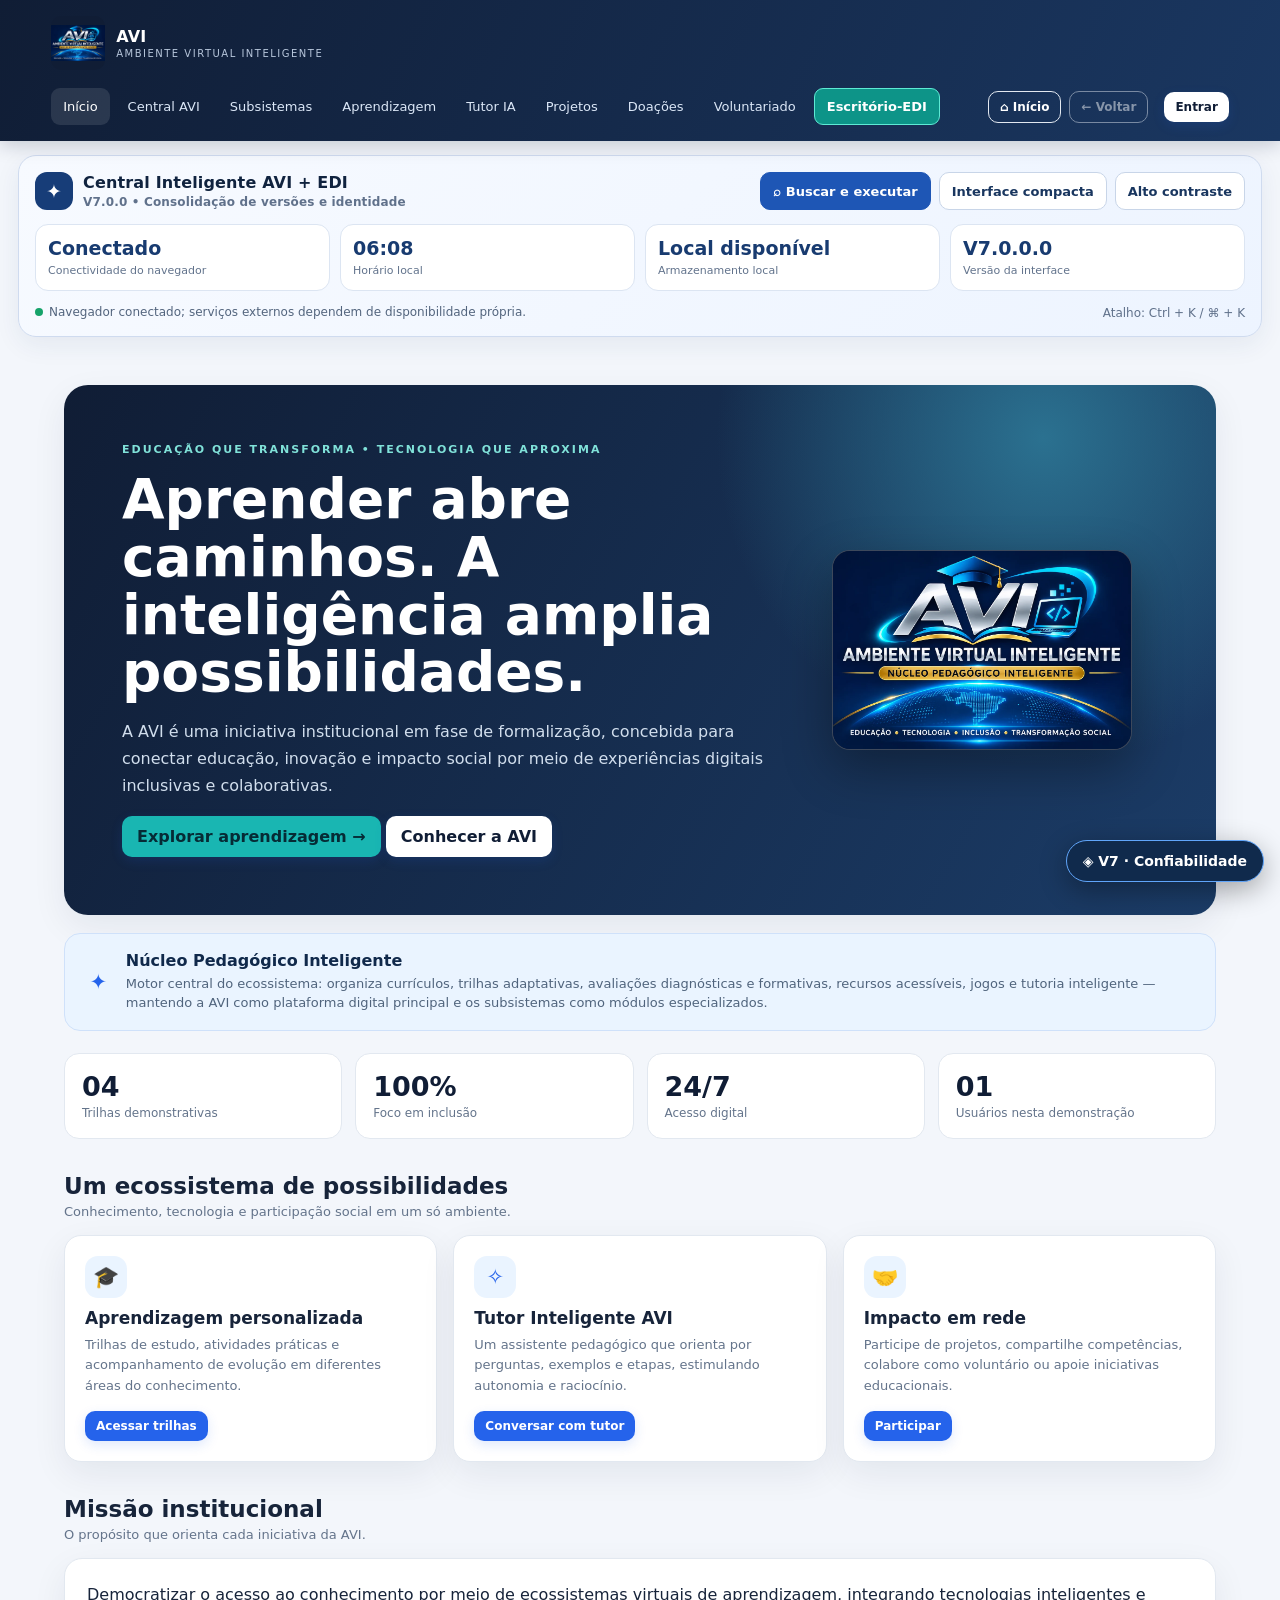
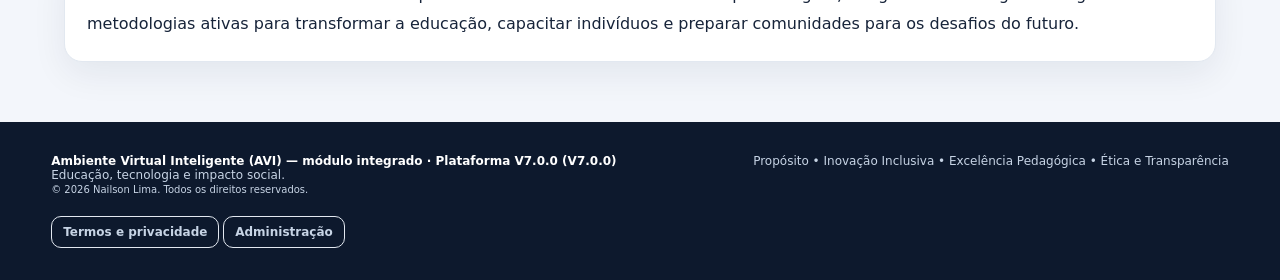
==== commit 1353a40c: "Add files via upload" ====
--- a/index.html
+++ b/index.html
@@ -1,85 +1,3135 @@
-<!doctype html>
+<!DOCTYPE html>
+
 <html lang="pt-BR">
 <head>
-  <meta charset="utf-8">
-  <meta name="viewport" content="width=device-width, initial-scale=1">
-  <meta name="theme-color" content="#101b32">
-  <meta name="description" content="Toolkit do Programador: gerador de scripts, diagnóstico offline e inteligência artificial local opcional.">
-  <title>Toolkit do Programador — IA Estendida gratuita</title>
-  <link rel="icon" type="image/svg+xml" href="icon.svg">
-  <link rel="manifest" href="manifest.webmanifest">
-  <link rel="stylesheet" href="styles.css">
+<meta charset="utf-8"/><meta content="width=device-width,initial-scale=1" name="viewport"/>
+<meta content="#101d35" name="theme-color"/><meta content="AVI + EDI V7.0.0.1 — autenticação Google integrada de produção, qualidade e colaboração" name="description"/>
+<meta content="AVI" name="application-name"/><meta content="yes" name="apple-mobile-web-app-capable"/>
+<link href="[data-uri]" rel="icon" type="image/png"/>
+<title>AVI + EDI V7.0.0 — Plataforma Inteligente Integrada</title>
+<style>
+:root{--navy:#101d35;--navy2:#172b4d;--blue:#2563eb;--cyan:#19b6b2;--ink:#17243a;--muted:#64748b;--bg:#f3f6fb;--line:#e2e8f0;--white:#fff;--green:#12805c;--gold:#e6ad42;--shadow:0 12px 35px #10203a12}
+*{box-sizing:border-box}body{margin:0;font-family:Inter,ui-sans-serif,system-ui,-apple-system,"Segoe UI",sans-serif;color:var(--ink);background:var(--bg)}button,input,select,textarea{font:inherit}button{cursor:pointer}.shell{min-height:100vh}.top{background:linear-gradient(115deg,#101d35,#1a3761);color:#fff;padding:16px clamp(16px,4vw,54px);display:flex;align-items:center;justify-content:space-between;gap:18px;position:sticky;top:0;z-index:5;box-shadow:0 4px 18px #07152b33}.brand{display:flex;align-items:center;gap:11px;font-weight:800;letter-spacing:.2px}.mark{width:42px;height:42px;border-radius:13px;background:linear-gradient(145deg,var(--cyan),#2876d8);display:grid;place-items:center;color:white;font-weight:900;font-size:19px;box-shadow:0 5px 16px #19b6b255}.brand-logo{width:54px;height:54px;object-fit:contain;border-radius:10px;background:#101d35;flex:0 0 auto}.brand small{display:block;color:#b8c7dc;font-weight:500;font-size:10px;letter-spacing:1.5px;margin-top:2px}.nav{display:flex;gap:6px;flex-wrap:wrap}.nav button{border:0;background:transparent;color:#dbe7f7;padding:10px 12px;border-radius:9px;font-size:13px}.nav button.active,.nav button:hover{background:#ffffff1b;color:white}.top-actions{display:flex;gap:8px;align-items:center}.btn{border:0;border-radius:10px;padding:11px 15px;font-weight:700;background:var(--blue);color:white;box-shadow:0 4px 12px #2563eb25}.btn:hover{filter:brightness(1.06);transform:translateY(-1px)}.btn.light{background:#fff;color:var(--navy)}.btn.outline{background:transparent;color:inherit;border:1px solid var(--line);box-shadow:none}.btn.teal{background:var(--cyan);color:#062b35}.btn.small{padding:8px 11px;font-size:12px}.wrap{max-width:1240px;margin:auto;padding:28px clamp(16px,4vw,44px) 60px}.hero{border-radius:24px;background:radial-gradient(circle at 85% 10%,#2b7190 0,transparent 30%),linear-gradient(120deg,#101d35,#1b3c67);color:white;padding:clamp(28px,5vw,58px);display:grid;grid-template-columns:1.3fr .7fr;gap:28px;align-items:center;overflow:hidden;box-shadow:var(--shadow)}.eyebrow{font-size:11px;letter-spacing:2px;text-transform:uppercase;color:#80e2d9;font-weight:800}.hero h1{font-size:clamp(32px,5vw,55px);line-height:1.05;margin:15px 0}.hero p{color:#d1deed;line-height:1.7;max-width:650px}.hero-art{min-height:230px;display:grid;place-items:center}.hero-logo{width:min(100%,300px);max-height:250px;object-fit:contain;border-radius:18px;box-shadow:0 18px 50px #0005;border:1px solid #ffffff30;background:#101d35}.npi-band{margin-top:18px;padding:17px 20px;border-radius:16px;background:#eaf4ff;border:1px solid #cfe1fa;display:flex;gap:14px;align-items:center}.npi-band strong{display:block;color:#10294b}.npi-band p{margin:4px 0 0;color:#50647d;font-size:13px;line-height:1.5}.orbit{width:220px;height:220px;border:1px solid #ffffff44;border-radius:50%;display:grid;place-items:center;position:relative}.orbit:before,.orbit:after{content:"";position:absolute;border:1px solid #ffffff30;border-radius:50%;inset:24px}.orbit:after{inset:50px}.core{width:105px;height:105px;border-radius:28px;background:linear-gradient(145deg,var(--cyan),#2c6de0);display:grid;place-items:center;font-size:37px;font-weight:900;box-shadow:0 15px 45px #19b6b255}.float{position:absolute;background:#ffffff17;border:1px solid #ffffff30;padding:9px 12px;border-radius:12px;font-size:12px;backdrop-filter:blur(8px)}.f1{top:15px;right:-30px}.f2{bottom:10px;left:-38px}.section-head{display:flex;justify-content:space-between;align-items:end;gap:16px;margin:34px 0 16px}.section-head h2{margin:0;font-size:23px}.section-head p{margin:5px 0 0;color:var(--muted);font-size:13px}.grid{display:grid;grid-template-columns:repeat(3,1fr);gap:16px}.card{background:white;border:1px solid var(--line);border-radius:17px;padding:20px;box-shadow:var(--shadow)}.card h3{margin:10px 0 7px;font-size:17px}.card p{color:var(--muted);font-size:13px;line-height:1.6;margin:0 0 14px}.iconbox{width:42px;height:42px;border-radius:13px;background:#eaf4ff;color:#2563eb;display:grid;place-items:center;font-size:21px}.stats{display:grid;grid-template-columns:repeat(4,1fr);gap:13px;margin-top:22px}.stat{background:white;border:1px solid var(--line);border-radius:15px;padding:17px}.stat strong{display:block;font-size:27px;color:var(--navy)}.stat span{font-size:12px;color:var(--muted)}.pill{display:inline-flex;padding:5px 9px;border-radius:30px;font-size:10px;font-weight:800;background:#e8f8f5;color:#08796d}.muted{color:var(--muted)}.panel{background:white;border:1px solid var(--line);border-radius:18px;padding:22px;box-shadow:var(--shadow)}.hidden{display:none!important}.page-title{margin:5px 0 20px}.page-title h1{font-size:29px;margin:0 0 6px}.page-title p{margin:0;color:var(--muted);font-size:14px}.formgrid{display:grid;grid-template-columns:repeat(2,1fr);gap:13px}.field{display:flex;flex-direction:column;gap:6px}.field.full{grid-column:1/-1}.field label{font-size:12px;font-weight:750;color:#334155}.field input,.field select,.field textarea{width:100%;padding:12px 13px;border:1px solid #d7e0eb;border-radius:10px;background:#fff;color:var(--ink);outline:none}.field input:focus,.field textarea:focus,.field select:focus{border-color:#5b8ce9;box-shadow:0 0 0 3px #2563eb14}.field textarea{min-height:100px;resize:vertical}.table{width:100%;border-collapse:collapse;font-size:13px}.table th,.table td{text-align:left;padding:12px;border-bottom:1px solid var(--line)}.table th{color:var(--muted);font-size:11px;text-transform:uppercase;letter-spacing:.6px}.chat{display:flex;flex-direction:column;height:520px}.chatlog{flex:1;overflow:auto;background:#f7f9fc;border:1px solid var(--line);border-radius:14px;padding:16px;display:flex;flex-direction:column;gap:12px}.bubble{max-width:92%;padding:12px 14px;border-radius:14px;font-size:13px;line-height:1.65;white-space:pre-wrap;overflow-wrap:anywhere}.bubble.bot{max-width:100%}.bot{background:white;border:1px solid var(--line);align-self:flex-start}.user{background:#e6efff;color:#173d78;align-self:flex-end}.chatform{display:flex;gap:9px;margin-top:12px}.chatform input{flex:1;border:1px solid var(--line);border-radius:10px;padding:12px}.notice{background:#fff8e8;border:1px solid #f5dfa8;color:#805d17;padding:12px 14px;border-radius:12px;font-size:12px;line-height:1.5;margin:14px 0}.footer{background:#0d192d;color:#c7d4e5;padding:32px clamp(16px,4vw,54px);display:flex;justify-content:space-between;gap:20px;flex-wrap:wrap;font-size:12px}.footer strong{color:white}.toast{position:fixed;bottom:20px;right:20px;background:#10213c;color:white;padding:13px 17px;border-radius:12px;box-shadow:var(--shadow);z-index:20;font-size:13px}.modalback{position:fixed;inset:0;background:#08162ccc;display:grid;place-items:center;z-index:30;padding:16px}.modal{background:white;border-radius:18px;padding:24px;width:min(460px,100%);box-shadow:0 20px 70px #0004}.modal h2{margin-top:0}.progress{height:8px;border-radius:20px;background:#e7edf5;overflow:hidden}.progress span{display:block;height:100%;background:linear-gradient(90deg,var(--cyan),var(--blue))}.two{display:grid;grid-template-columns:1fr 1fr;gap:16px}.tag{font-size:10px;font-weight:800;padding:5px 8px;border-radius:20px;background:#eef2ff;color:#3c54a5}
+@media(max-width:850px){.hero{grid-template-columns:1fr}.hero-art{min-height:160px}.hero-logo{width:min(100%,420px);height:auto;max-height:260px;object-fit:contain}.grid{grid-template-columns:repeat(2,1fr)}.nav{display:none}.stats{grid-template-columns:repeat(2,1fr)}}@media(max-width:560px){.brand-logo{width:56px;height:56px;object-fit:contain;flex:0 0 auto;border-radius:12px}.brand small{font-size:8px;letter-spacing:1px}.npi-band{align-items:flex-start}.grid,.formgrid,.two{grid-template-columns:1fr}.top{padding:12px 14px}.top-actions .btn{padding:9px}.wrap{padding-top:18px}.stats{gap:8px}.stat{padding:13px}.stat strong{font-size:22px}.table{min-width:650px}.tablewrap{overflow:auto}}
+
+.fc-card{min-height:230px;border:1px solid #cbd5e1;border-radius:18px;background:linear-gradient(145deg,#10264a,#1d4c7a);color:#fff;padding:26px;display:flex;flex-direction:column;justify-content:center;align-items:center;text-align:center;cursor:pointer;box-shadow:0 14px 34px #10203a20;transition:transform .2s}.fc-card:hover{transform:translateY(-2px)}.fc-card .fc-label{font-size:12px;letter-spacing:1.4px;text-transform:uppercase;color:#8fe7f4}.fc-card h2{color:#fff;font-size:clamp(20px,3vw,28px);line-height:1.35}.fc-actions{display:flex;gap:10px;flex-wrap:wrap;margin-top:14px}.mindmap{display:grid;grid-template-columns:repeat(2,minmax(0,1fr));gap:14px;align-items:stretch}.mind-center{grid-column:1/-1;background:linear-gradient(120deg,#10264a,#17618a);color:#fff;border-radius:18px;padding:22px;text-align:center}.mind-center h2{color:#fff;margin:4px}.mind-branch{border:1px solid #dbe4ef;border-radius:14px;padding:16px;background:#fff;box-shadow:0 8px 22px #10203a0a}.mind-branch h3{margin:0 0 8px;color:#17406b}.mind-branch ul{padding-left:20px;margin:8px 0}.mind-branch li{margin:6px 0;color:#52647a}.mind-links{grid-column:1/-1;padding:14px;border-radius:12px;background:#eef7ff;color:#31516f}.mastery-bar{height:9px;border-radius:9px;background:#e2e8f0;overflow:hidden}.mastery-bar span{display:block;height:100%;background:#19b6b2}
+@media(max-width:600px){.mindmap{grid-template-columns:1fr}.mind-center,.mind-links{grid-column:1}}
+
+
+/* AVI 5.8 — navegação responsiva e acessível */
+.top{flex-wrap:wrap}.top-actions{flex-wrap:wrap}
+#aviHomeBtn,#aviBackBtn,#aviMenuBtn{white-space:nowrap}#aviMenuBtn{display:none}
+#aviBackBtn:disabled{opacity:.48;cursor:not-allowed}
+@media(max-width:850px){
+ .top{align-items:center}
+ #aviMenuBtn{display:inline-flex}
+ .nav{display:none;order:3;width:100%;flex-basis:100%;padding:8px 0 2px;border-top:1px solid #ffffff24}
+ .nav.mobile-open{display:flex;flex-wrap:wrap}
+ .nav button{flex:1 1 auto;text-align:center;background:#ffffff10}
+ .top-actions{margin-left:auto;gap:5px}
+ #aviHomeBtn,#aviBackBtn,#aviMenuBtn{padding:8px 9px;font-size:11px}
+}
+@media(max-width:560px){
+ .top{gap:8px}.top-actions{width:100%;justify-content:flex-end}
+ #userLabel{margin-right:auto;max-width:36%;overflow:hidden;text-overflow:ellipsis;white-space:nowrap}
+ .nav.mobile-open{max-height:42vh;overflow:auto}
+}
+.modalback{overflow-y:auto;align-items:start}
+.modal{max-height:calc(100dvh - 32px);overflow-y:auto;overscroll-behavior:contain;margin:auto}
+.lesson-content{line-height:1.7;color:#475569;overflow-wrap:anywhere}
+.lesson-content h1,.lesson-content h2,.lesson-content h3{color:#17243a;line-height:1.25;margin:1em 0 .45em}
+.lesson-content p{margin:.65em 0}
+.lesson-content ul,.lesson-content ol{padding-left:1.4rem}
+.lesson-content code{white-space:pre-wrap;overflow-wrap:anywhere;background:#f1f5f9;border-radius:6px;padding:2px 5px}
+
+
+/* Integração AVI + EDI: acesso externo entre aplicações independentes */
+.nav .avi-edi-link{display:inline-flex;align-items:center;justify-content:center;text-decoration:none;color:#fff;padding:10px 12px;border-radius:9px;font-size:13px;background:#0d9488;border:1px solid #5eead4;font-weight:700;white-space:nowrap}
+.nav .avi-edi-link:hover,.nav .avi-edi-link:focus{background:#0f766e;color:#fff;outline:2px solid #99f6e4;outline-offset:2px}
+@media(max-width:850px){.nav .avi-edi-link{flex:1 1 auto;text-align:center;background:#0d9488}}
+</style>
+<style>.avi-edi-link{border:1px solid #3b82f6;background:#15345a;color:#fff;border-radius:10px;padding:10px 13px;font-weight:700;cursor:pointer}#ediModule[hidden]{display:none!important}#ediModule{position:relative;z-index:20;min-height:100vh;isolation:isolate}</style>
+<style>
+
+/* AVI + EDI V7.0.0.1 — interface inteligente, adaptativa e acessível */
+:root{--v65-ink:#10233f;--v65-accent:#2864dc;--v65-surface:#fff;--v65-line:#d8e1ef;--v65-muted:#60718b;--v65-shadow:0 18px 54px rgba(15,35,65,.18)}
+#v65-workbench{margin:14px auto 20px;max-width:1480px;padding:0 18px;position:relative;z-index:4}
+.v65-panel{background:linear-gradient(135deg,#f7faff,#edf4ff);border:1px solid #cfdbef;border-radius:18px;padding:16px;color:var(--v65-ink);box-shadow:0 8px 26px rgba(23,54,100,.07)}
+.v65-head{display:flex;align-items:center;justify-content:space-between;gap:12px;flex-wrap:wrap}
+.v65-brand{display:flex;align-items:center;gap:10px;font-weight:800;letter-spacing:.01em}
+.v65-mark{width:38px;height:38px;border-radius:12px;display:grid;place-items:center;background:#173d78;color:#fff;font-size:19px}
+.v65-sub{font-size:12px;color:var(--v65-muted);margin-top:3px}
+.v65-actions{display:flex;gap:8px;flex-wrap:wrap}
+.v65-btn{border:1px solid #c8d5e8;background:#fff;color:#19365f;border-radius:10px;padding:9px 12px;font-weight:700;font-size:13px;cursor:pointer;min-height:38px}
+.v65-btn.primary{background:#1e56b5;border-color:#1e56b5;color:#fff}
+.v65-btn:focus-visible,.v65-input:focus-visible,.v65-close:focus-visible{outline:3px solid #f2b544;outline-offset:2px}
+.v65-grid{display:grid;grid-template-columns:repeat(4,minmax(0,1fr));gap:10px;margin-top:14px}
+.v65-stat{background:#fff;border:1px solid #dce5f2;border-radius:13px;padding:12px;min-width:0}
+.v65-stat strong{font-size:19px;display:block;color:#183b70}
+.v65-stat span{font-size:11px;color:#62738c}
+.v65-status{display:inline-flex;align-items:center;gap:6px;font-size:12px;color:#53657e}
+.v65-dot{width:8px;height:8px;border-radius:50%;background:#16a36a;display:inline-block}
+.v65-dot.off{background:#d68a18}
+#v65-command{position:fixed;inset:0;background:rgba(8,20,39,.58);z-index:100000;display:none;align-items:flex-start;justify-content:center;padding:12vh 16px 24px}
+#v65-command[aria-hidden="false"]{display:flex}
+.v65-dialog{width:min(680px,100%);max-height:76vh;overflow:auto;background:#fff;border:1px solid #d8e2ef;border-radius:18px;box-shadow:var(--v65-shadow);padding:18px;color:#172b49}
+.v65-dialog h2{font-size:18px;margin:0 0 4px}
+.v65-input{width:100%;box-sizing:border-box;padding:13px 14px;border:1px solid #b9c9df;border-radius:11px;font-size:15px;margin:14px 0}
+.v65-results{display:grid;gap:6px}
+.v65-result{display:flex;justify-content:space-between;align-items:center;text-align:left;width:100%;padding:11px;border:1px solid #e1e8f2;border-radius:10px;background:#fbfdff;color:#203958;cursor:pointer}
+.v65-result:hover{background:#edf4ff;border-color:#a9c2e8}
+.v65-help{font-size:11px;color:#71819a;margin-top:10px}
+.v65-close{border:0;background:#edf2f8;border-radius:9px;padding:7px 10px;cursor:pointer}
+.v65-toast{position:fixed;bottom:18px;right:18px;z-index:100001;background:#102c52;color:white;padding:11px 15px;border-radius:11px;box-shadow:var(--v65-shadow);font-size:13px;max-width:min(420px,calc(100vw - 36px));display:none}
+body.v65-compact .wrap{padding-top:8px}
+body.v65-compact .v65-stat{padding:8px}
+body.v65-high-contrast{filter:contrast(1.12)}
+@media(max-width:760px){#v65-workbench{padding:0 10px;margin:8px auto 14px}.v65-panel{padding:12px;border-radius:14px}.v65-grid{grid-template-columns:repeat(2,minmax(0,1fr))}.v65-actions{width:100%}.v65-btn{flex:1}.v65-dialog{padding:14px}}
+@media(prefers-reduced-motion:reduce){#v65-workbench *,#v65-command *{scroll-behavior:auto!important;animation:none!important;transition:none!important}}
+
+</style>
 </head>
 <body>
-  <a class="skip-link" href="#conteudo">Ir para o conteúdo</a>
-  <div class="app-shell">
-    <aside class="sidebar" id="sidebar" aria-label="Navegação principal">
-      <div class="brand"><div class="brand-mark" aria-hidden="true"><span>&lt;</span><span>/</span><span>&gt;</span></div><div><strong>Toolkit<span> do Programador</span></strong><small>Seu laboratório de código</small></div></div>
-      <nav class="menu" aria-label="Seções">
-        <button class="nav-btn active" type="button" data-page="inicio" aria-current="page"><span aria-hidden="true">⌂</span> Visão geral</button>
-        <button class="nav-btn" type="button" data-page="criador"><span aria-hidden="true">⌘</span> Criador de scripts</button>
-        <button class="nav-btn" type="button" data-page="ia"><span aria-hidden="true">✦</span> IA Estendida <span class="nav-new">NOVO</span></button>
-        <button class="nav-btn" type="button" data-page="ferramentas"><span aria-hidden="true">◈</span> Ferramentas</button>
-        <button class="nav-btn" type="button" data-page="apps"><span aria-hidden="true">▣</span> Aplicações completas</button>
-        <button class="nav-btn" type="button" data-page="biblioteca"><span aria-hidden="true">▤</span> Biblioteca</button>
-        <button class="nav-btn" type="button" data-page="historico"><span aria-hidden="true">◷</span> Meus scripts</button>
-        <button class="nav-btn" type="button" data-page="guia"><span aria-hidden="true">◇</span> Primeiros passos</button>
-      </nav>
-      <div class="sidebar-bottom"><span class="status-dot" aria-hidden="true"></span><span id="sideStatus">Modo guiado gratuito</span><small>IA generativa opcional • Chrome ou Ollama</small></div>
-    </aside>
-    <div class="workspace">
-      <header class="topbar"><button class="mobile-menu" id="menuToggle" type="button" aria-label="Abrir menu" aria-expanded="false" aria-controls="sidebar">☰</button><div class="crumb">WORKSPACE <span>/</span> <b id="crumbLabel">Visão geral</b></div><div class="top-actions"><span class="offline-pill"><span></span> Grátis • Offline-first</span><button type="button" id="themeToggle" class="icon-button" title="Alternar tema" aria-label="Alternar tema">☼</button></div></header>
-      <main id="conteudo">
-        <section class="page active" id="page-inicio" aria-labelledby="welcomeTitle">
-          <div class="hero"><div class="hero-content"><div class="eyebrow"><span class="spark">✦</span> AMBIENTE DE CRIAÇÃO</div><h1 id="welcomeTitle">Sua ideia.<br><em>Seu próximo código.</em></h1><p>Comece com uma função, descreva um caso de uso e receba um exemplo estruturado para adaptar. Use modelos didáticos locais ou conecte, se disponível, uma IA generativa gratuita no próprio dispositivo.</p><div class="hero-actions"><button class="btn primary" type="button" data-go="criador">Criar meu primeiro script <span aria-hidden="true">↗</span></button><button class="btn ghost" type="button" data-go="ia">Explorar IA Estendida ✦</button></div></div><div class="code-art" aria-hidden="true"><div class="art-top"><i></i><i></i><i></i><span>primeiro-projeto.js</span></div><div class="art-lines"><div><span class="a-purple">const</span> <span class="a-blue">suaIdeia</span> = <span class="a-green">"programar"</span>;</div><div class="indent"><span class="a-purple">function</span> <span class="a-blue">comecar</span>() {</div><div class="indent2"><span class="a-purple">return</span> <span class="a-green">"Você consegue!"</span>;</div><div class="indent">}</div><div class="art-cursor">▌</div></div><div class="art-footer">✓ Pronto para aprender e construir</div></div></div>
-          <div class="stat-grid"><div class="stat"><strong>6</strong><span>Linguagens disponíveis</span></div><div class="stat"><strong id="statRecipes">—</strong><span>Receitas guiadas</span></div><div class="stat"><strong id="statApps">—</strong><span>Aplicações montáveis offline</span></div><div class="stat"><strong>R$ 0</strong><span>Custo por geração local</span></div></div>
-          <div class="section-heading"><div><div class="eyebrow">COMECE POR AQUI</div><h2>O que você quer fazer?</h2></div></div>
-          <div class="feature-grid"><button class="feature-card" type="button" data-go="apps"><span class="feature-icon cyan">▣</span><strong>Criar aplicação completa</strong><small>Diário, agenda, tarefas, despesas e outros modelos offline prontos.</small><span class="feature-link">Ver aplicações ↗</span></button><button class="feature-card" type="button" data-go="ia"><span class="feature-icon violet">✦</span><strong>IA Estendida</strong><small>Explicar, revisar, depurar e gerar com inteligência local opcional.</small><span class="feature-link">Explorar IA ↗</span></button><button class="feature-card" type="button" data-go="criador"><span class="feature-icon violet">⌘</span><strong>Criar um script</strong><small>Transforme uma tarefa em exemplo de código comentado.</small><span class="feature-link">Abrir criador ↗</span></button><button class="feature-card" type="button" data-go="ferramentas"><span class="feature-icon cyan">{ }</span><strong>Usar ferramentas</strong><small>Valide JSON, converta textos e compare alterações.</small><span class="feature-link">Abrir ferramentas ↗</span></button><button class="feature-card" type="button" data-go="biblioteca"><span class="feature-icon lime">▤</span><strong>Explorar exemplos</strong><small>Veja situações comuns e escolha o ponto de partida.</small><span class="feature-link">Abrir biblioteca ↗</span></button></div>
-          <div class="notice"><span aria-hidden="true">ⓘ</span><div><strong>Sobre a inteligência local</strong><p>O modo guiado reconhece aplicações conhecidas e monta páginas funcionais com componentes locais; não é um modelo generativo. Para geração por LLM, ative o Chrome integrado (quando compatível) ou conecte um Ollama instalado localmente. Nenhuma IA externa é ativada automaticamente.</p></div></div>
-        </section>
-        <section class="page" id="page-criador" aria-labelledby="builderTitle">
-          <div class="page-title"><div class="eyebrow">ESTÚDIO DE CÓDIGO</div><h1 id="builderTitle">Criador de aplicações e scripts</h1><p>Peça uma aplicação conhecida, como “Criar um diário eletrônico”, e receba HTML funcional. Para funções avulsas, utilize as receitas. Tudo isso é gratuito e offline.</p></div>
-          <div class="builder-grid"><div class="panel editor-form"><div class="panel-heading"><strong><span class="mini-step">1</span> Descreva a tarefa</strong><span class="soft-label">Sem necessidade de prompt complexo</span></div><div class="field"><label for="goal">Função pretendida <span class="required">*</span></label><textarea id="goal" maxlength="500" rows="4" placeholder="Ex.: Validar um e-mail informado por um usuário"></textarea><div class="field-footer"><span>Escreva em linguagem natural</span><span id="goalCount">0/500</span></div></div><div class="field"><label for="useCase">Caso de uso <span class="optional">opcional</span></label><textarea id="useCase" maxlength="800" rows="3" placeholder="Ex.: Cadastro de clientes: impedir e-mails com formato inválido"></textarea><div class="field-footer"><span>Ajuda a contextualizar o resultado</span><span id="caseCount">0/800</span></div></div><div class="two-fields"><div class="field"><label for="language">Linguagem</label><select id="language"><option value="javascript">JavaScript</option><option value="python">Python</option><option value="sql">SQL (PostgreSQL)</option><option value="html">HTML</option><option value="bash">Bash</option><option value="powershell">PowerShell</option></select></div><div class="field"><label for="recipe">Modelo de referência</label><select id="recipe"><option value="auto">Detectar pela descrição</option></select></div></div><div class="form-actions"><button id="generateBtn" type="button" class="btn primary full">✦ Gerar exemplo de script</button><button id="clearBuilder" type="button" class="btn subtle">Limpar campos</button><button id="builderToAI" type="button" class="btn subtle">✦ Aprimorar com IA Estendida</button></div><div class="examples-prompt">Experimente: <button type="button" class="chip" data-prompt="Criar um diário eletrônico">Diário eletrônico</button><button type="button" class="chip" data-prompt="Validar e-mail">Validar e-mail</button><button type="button" class="chip" data-prompt="Buscar dados de uma API">Consumir API</button><button type="button" class="chip" data-prompt="Remover itens duplicados">Remover duplicados</button></div></div>
-          <div class="panel output-panel"><div class="panel-heading"><strong><span class="mini-step">2</span> Resultado</strong><span id="resultStatus" class="result-state">Aguardando descrição</span></div><div class="result-summary" id="resultSummary">Quando você gerar, verá um exemplo comentado, orientações de adaptação e sugestões de teste.</div><div class="code-header"><span id="filename">exemplo.js</span><span id="codeLanguage">JavaScript</span></div><pre class="code-output" tabindex="0"><code id="generatedCode">// Seu código aparecerá aqui.
-// Comece preenchendo o campo "Função pretendida".</code></pre><label for="codeEditor" id="codeEditorLabel" class="visually-hidden">Editar o código gerado</label><textarea id="codeEditor" class="code-output code-editor" spellcheck="false" autocomplete="off" autocapitalize="off" hidden></textarea><div class="output-actions"><button class="btn small" type="button" id="editCode" disabled aria-pressed="false">Editar código</button><button class="btn small" type="button" id="resetEdits" hidden>Restaurar gerado</button><button class="btn small" type="button" id="copyCode" disabled>Copiar código</button><button class="btn small" type="button" id="downloadCode" disabled>Baixar arquivo ↓</button><button class="btn small" type="button" id="saveCode" disabled>Salvar neste aparelho</button><button class="btn small" type="button" id="validateBtn" disabled>Verificar sintaxe</button><button class="btn small" type="button" id="previewBtn" disabled>▶ Abrir prévia HTML</button></div><p id="validationFeedback" class="feedback" role="status" aria-live="polite"></p><section id="previewWrap" class="preview-box" hidden aria-label="Prévia isolada"><div class="preview-bar"><strong>Prévia isolada do HTML (dados não persistem aqui)</strong><button class="btn small" type="button" id="previewClose">✕ Fechar prévia</button></div><iframe title="Execução isolada de aplicativo HTML" id="previewFrame" sandbox="allow-scripts allow-downloads" referrerpolicy="no-referrer" loading="lazy"></iframe></section><div class="result-advice" id="resultAdvice"><strong>Como aproveitar melhor</strong><p>Explique a entrada, o resultado esperado e eventuais restrições. Depois revise e teste o código no seu ambiente.</p></div></div></div>
-        </section>
-
-        <section class="page" id="page-ia" aria-labelledby="aiTitle">
-          <div class="page-title"><div class="eyebrow">INTELIGÊNCIA DE PROGRAMAÇÃO • SEM ASSINATURA</div><h1 id="aiTitle">IA Estendida <span class="ai-title-star">✦</span></h1><p>Descreva, explique, revise e planeje scripts. Escolha o motor de assistência: o modo guiado funciona offline; os dois modos generativos dependem de compatibilidade ou instalação local.</p></div>
-          <div class="ia-methods" aria-label="Comparação dos modos"><div class="ia-method"><strong>01 · Guiado offline</strong><p>Regras verificáveis, biblioteca de receitas e análise estática. Sem IA generativa, sem download de modelos.</p><span>Disponível agora</span></div><div class="ia-method"><strong>02 · IA do Chrome</strong><p>LanguageModel do navegador, quando suportado por sistema, memória e navegador. Pode requerer download.</p><span>Detectar no dispositivo</span></div><div class="ia-method"><strong>03 · Ollama local</strong><p>Modelo aberto executado em seu computador. Requer instalação à parte e recursos de hardware.</p><span>Sem cobrança de API</span></div></div>
-          <div class="ia-grid"><div class="panel ia-form">
-            <div class="panel-heading"><strong><span class="mini-step">1</span> Configurar assistência</strong><span class="soft-label">Privacidade sob seu controle</span></div>
-            <div class="field"><label for="aiProvider">Motor de assistência</label><select id="aiProvider"><option value="guiado">Guiado offline — sempre grátis</option><option value="chrome">IA integrada ao Chrome — se suportada</option><option value="ollama">Ollama — modelo gratuito instalado no PC</option></select></div>
-            <p class="provider-hint" id="aiProviderHint">Não utiliza modelo de linguagem. Usa análise por regras e modelos didáticos locais.</p>
-            <div id="ollamaSettings" class="ollama-settings" hidden><div class="field"><label for="ollamaUrl">Endereço do serviço local (somente neste dispositivo)</label><input id="ollamaUrl" type="url" value="http://localhost:11434/" spellcheck="false" autocomplete="off"></div><div class="field"><label for="ollamaModel">Modelo previamente instalado</label><input id="ollamaModel" type="text" value="qwen2.5-coder:1.5b" maxlength="100" spellcheck="false" autocomplete="off"><small class="muted-note">Exemplo, não incluído no aplicativo; confira o nome no seu Ollama.</small></div><button id="ollamaCheck" type="button" class="btn small subtle">Verificar conexão e modelos</button><p class="feedback" id="ollamaFeedback" role="status"></p></div>
-            <div class="two-fields"><div class="field"><label for="aiMode">O que você precisa?</label><select id="aiMode"><option value="gerar">Gerar script</option><option value="explicar">Explicar código</option><option value="revisar">Revisar segurança</option><option value="corrigir">Investigar erro</option><option value="otimizar">Otimizar código</option><option value="testar">Planejar testes</option><option value="documentar">Documentar código</option><option value="converter">Converter linguagem</option></select></div><div class="field"><label for="aiLanguage">Linguagem principal</label><select id="aiLanguage"><option value="javascript">JavaScript</option><option value="python">Python</option><option value="sql">SQL / PostgreSQL</option><option value="html">HTML</option><option value="bash">Bash</option><option value="powershell">PowerShell</option></select></div></div>
-            <div class="field"><label for="aiGoal">Descreva o objetivo <span class="required">*</span></label><textarea id="aiGoal" rows="3" maxlength="800" placeholder="Ex.: Criar função que valida CEP, com erros claros e testes."></textarea></div>
-            <div class="field"><label for="aiContext">Caso de uso ou mensagem de erro <span class="optional">opcional</span></label><textarea id="aiContext" rows="2" maxlength="800" placeholder="Ex.: Formulário de cadastro que rejeita CEP incompleto."></textarea></div>
-            <div class="field"><label for="aiInputCode">Código atual para revisar ou explicar <span class="optional">opcional</span></label><textarea id="aiInputCode" class="code-input" rows="7" maxlength="12000" spellcheck="false" autocapitalize="off" autocomplete="off" placeholder="Cole aqui seu código, se necessário. Não inclua tokens nem senhas."></textarea></div>
-            <div class="ia-security"><span aria-hidden="true">⚿</span><div><strong>Você controla o envio</strong><p>O modo guiado não faz requisições. Chrome utiliza API nativa quando disponível. Ollama envia o pedido somente ao endereço local escolhido, após clicar em executar. Não cole segredos.</p></div></div>
-            <div class="ia-actions"><button type="button" class="btn primary" id="aiRun">✦ Analisar / gerar</button><button type="button" class="btn subtle" id="aiCancel" disabled>Cancelar</button><button type="button" class="btn subtle" id="aiClear">Limpar</button></div>
-          </div><div class="panel ia-result"><div class="panel-heading"><strong><span class="mini-step">2</span> Orientação recebida</strong><span class="result-state" id="aiStatus" role="status" aria-live="polite">Aguardando tarefa</span></div><div class="ia-output-label">DIAGNÓSTICO / EXPLICAÇÃO <span id="aiUsedProvider">Modo guiado</span></div><pre id="aiAnswer" class="ia-answer" tabindex="0">Aqui você encontrará recomendações, alertas e planos de teste. Os resultados são orientativos e precisam de revisão.</pre><div id="aiGeneratedWrap" hidden><div class="ia-output-label">CÓDIGO PROPOSTO <span>Revise antes de executar</span></div><pre class="code-output ia-code" tabindex="0"><code id="aiGeneratedCode"></code></pre></div><div class="output-actions"><button type="button" class="btn small" id="aiCopy" disabled>Copiar orientação</button><button type="button" class="btn small" id="aiDownload" disabled>Baixar resultado ↓</button><button type="button" class="btn small" id="aiToBuilder" disabled>Enviar código ao editor ↗</button></div><div class="result-advice"><strong>Nota de qualidade</strong><p>Este aplicativo não executa o código nem pode atestar segurança absoluta. A análise offline é baseada em padrões; respostas dos modelos generativos podem conter erros. Faça testes em ambiente isolado.</p></div></div></div>
-        </section>
-        <section class="page" id="page-ferramentas" aria-labelledby="toolsTitle"><div class="page-title"><div class="eyebrow">UTILITÁRIOS</div><h1 id="toolsTitle">Ferramentas do dia a dia</h1><p>Manipulação local de texto e código. Nenhum conteúdo é enviado a serviços externos.</p></div><div class="tool-tabs" role="tablist" aria-label="Selecionar ferramenta"><button type="button" class="tool-tab active" role="tab" aria-selected="true" data-tool="json">JSON</button><button type="button" class="tool-tab" role="tab" aria-selected="false" data-tool="base64">Base64</button><button type="button" class="tool-tab" role="tab" aria-selected="false" data-tool="url">URL</button><button type="button" class="tool-tab" role="tab" aria-selected="false" data-tool="texto">Texto</button><button type="button" class="tool-tab" role="tab" aria-selected="false" data-tool="diff">Comparar textos</button></div>
-          <div class="panel tool-content active" id="tool-json"><div class="tool-info"><h2>Formatar e validar JSON</h2><p>Detecte erros de sintaxe ou organize a indentação.</p></div><label for="jsonInput">JSON de entrada</label><textarea id="jsonInput" class="tool-area" spellcheck="false" placeholder='{"nome":"Ana","ativo":true}'></textarea><div class="tool-actions"><button id="formatJson" class="btn primary" type="button">Formatar</button><button id="minifyJson" class="btn subtle" type="button">Minificar</button><button id="validateJson" class="btn subtle" type="button">Validar</button><button id="copyJson" class="btn subtle" type="button">Copiar resultado</button></div><p class="feedback" id="jsonFeedback" role="status" aria-live="polite"></p><label for="jsonOutput">Resultado</label><textarea id="jsonOutput" class="tool-area result" readonly spellcheck="false" placeholder="Resultado..." aria-label="JSON processado"></textarea></div>
-          <div class="panel tool-content" id="tool-base64" hidden><div class="tool-info"><h2>Codificar / decodificar Base64</h2><p>Codifica texto em UTF-8. Base64 não é criptografia.</p></div><label for="base64Input">Texto / Base64 de entrada</label><textarea class="tool-area" id="base64Input" spellcheck="false" placeholder="Insira seu texto..."></textarea><div class="tool-actions"><button class="btn primary" type="button" id="b64Encode">Codificar</button><button class="btn subtle" type="button" id="b64Decode">Decodificar</button><button class="btn subtle" type="button" data-copy-target="base64Output">Copiar resultado</button></div><p class="feedback" id="base64Feedback" role="status" aria-live="polite"></p><label for="base64Output">Resultado</label><textarea class="tool-area result" id="base64Output" readonly></textarea></div>
-          <div class="panel tool-content" id="tool-url" hidden><div class="tool-info"><h2>Codificar / decodificar URL</h2><p>Converta uma parte de endereço web usando o padrão de codificação por porcentagem.</p></div><label for="urlInput">Texto de entrada</label><textarea class="tool-area" id="urlInput" spellcheck="false" placeholder="Ex.: busca com espaços & acentos"></textarea><div class="tool-actions"><button class="btn primary" type="button" id="urlEncode">Codificar</button><button class="btn subtle" type="button" id="urlDecode">Decodificar</button><button class="btn subtle" type="button" data-copy-target="urlOutput">Copiar resultado</button></div><p class="feedback" id="urlFeedback" role="status" aria-live="polite"></p><label for="urlOutput">Resultado</label><textarea class="tool-area result" id="urlOutput" readonly></textarea></div>
-          <div class="panel tool-content" id="tool-texto" hidden><div class="tool-info"><h2>Transformar textos</h2><p>Organize textos comuns, nomes e identificadores.</p></div><label for="textInput">Texto de entrada</label><textarea class="tool-area" id="textInput" placeholder="Digite seu texto..."></textarea><div class="tool-actions"><button class="btn primary" type="button" data-text-transform="upper">MAIÚSCULAS</button><button class="btn subtle" type="button" data-text-transform="lower">minúsculas</button><button class="btn subtle" type="button" data-text-transform="slug">slug-url</button><button class="btn subtle" type="button" data-text-transform="trim">Limpar espaços</button><button class="btn subtle" type="button" data-copy-target="textOutput">Copiar resultado</button></div><p class="feedback" id="textFeedback" role="status" aria-live="polite"></p><label for="textOutput">Resultado</label><textarea class="tool-area result" id="textOutput" readonly></textarea></div>
-          <div class="panel tool-content" id="tool-diff" hidden><div class="tool-info"><h2>Comparar versões de texto</h2><p>Diferenças de linhas: veja adições e exclusões para textos de até 200 linhas por lado.</p></div><div class="two-fields"><div class="field"><label for="diffA">Versão anterior</label><textarea id="diffA" class="tool-area" placeholder="Primeira versão"></textarea></div><div class="field"><label for="diffB">Versão atual</label><textarea id="diffB" class="tool-area" placeholder="Versão modificada"></textarea></div></div><div class="tool-actions"><button id="compareDiff" type="button" class="btn primary">Comparar</button></div><p class="feedback" id="diffFeedback" role="status" aria-live="polite"></p><pre id="diffResult" class="diff-result" aria-live="polite">As diferenças aparecerão aqui.</pre></div>
-        </section>
-        <section class="page" id="page-apps" aria-labelledby="appsTitle"><div class="page-title"><div class="eyebrow">LABORATÓRIO DE APLICAÇÕES • SEM CUSTOS</div><h1 id="appsTitle">Aplicações completas offline</h1><p>Escolha uma categoria conhecida. O Toolkit monta um aplicativo HTML independente, com interface, lógica e arquivos exportáveis. Não é geração universal por IA.</p></div><div class="library-grid" id="appsGrid"></div><div class="notice"><span aria-hidden="true">ⓘ</span><div><strong>Limites claros</strong><p>Os modelos CRUD usam armazenamento do navegador e backup JSON; não oferecem autenticação, sincronização, criptografia nem banco de dados remoto. A prévia em sandbox pode desabilitar armazenamento. Baixe o HTML para uso contínuo.</p></div></div></section>
-        <section class="page" id="page-biblioteca" aria-labelledby="libraryTitle"><div class="page-title"><div class="eyebrow">EXEMPLOS PRONTOS PARA ADAPTAR</div><h1 id="libraryTitle">Biblioteca de receitas</h1><p>Escolha uma tarefa e abra diretamente no criador de scripts.</p></div><div class="library-toolbar"><label class="visually-hidden" for="librarySearch">Buscar receita</label><input id="librarySearch" type="search" placeholder="Buscar: API, JSON, senha, dados..." autocomplete="off"><span id="libraryCount" class="soft-label"></span></div><div class="library-grid" id="libraryGrid"></div></section>
-        <section class="page" id="page-historico" aria-labelledby="historyTitle"><div class="page-title"><div class="eyebrow">ARMAZENAMENTO NO DISPOSITIVO</div><h1 id="historyTitle">Meus scripts</h1><p>Os exemplos que você salvar permanecem apenas no armazenamento deste navegador, até serem apagados.</p></div><div class="history-toolbar"><span id="historyCount">0 itens salvos</span><button class="btn danger small" id="clearHistory" type="button">Apagar todos</button></div><div class="history-list" id="historyList"></div></section>
-        <section class="page" id="page-guia" aria-labelledby="guideTitle"><div class="page-title"><div class="eyebrow">COMECE DO ZERO</div><h1 id="guideTitle">Primeiros passos</h1><p>Um caminho rápido para sair de uma ideia e chegar a um programa testável.</p></div><div class="guide-grid"><article class="panel guide-card"><span class="guide-number">01</span><h2>Descreva a função</h2><p>Escreva o que o código deve realizar: “validar e-mail”, “remover duplicados” ou “buscar dados de API”.</p></article><article class="panel guide-card"><span class="guide-number">02</span><h2>Escolha uma linguagem</h2><p>JavaScript funciona bem em navegadores; Python é útil para automação; SQL consulta bancos de dados.</p></article><article class="panel guide-card"><span class="guide-number">03</span><h2>Gere, edite e revise</h2><p>O sistema reconhece oito tipos de aplicações completas ou usa uma receita local; pedidos fora do catálogo continuam identificados como incompletos.</p></article><article class="panel guide-card"><span class="guide-number">04</span><h2>Teste no ambiente certo</h2><p>Baixe o arquivo e execute no interpretador, terminal, navegador ou banco adequado. Nunca execute scripts sem ler o conteúdo.</p></article></div><div class="panel glossary"><h2>Mini glossário</h2><dl><div><dt>Variável</dt><dd>Guarda um valor que pode ser utilizado no programa.</dd></div><div><dt>Função</dt><dd>Conjunto de instruções que realiza uma tarefa.</dd></div><div><dt>Entrada</dt><dd>Dados recebidos pelo programa.</dd></div><div><dt>Saída</dt><dd>Resultado que o programa produz.</dd></div><div><dt>API</dt><dd>Interface para que sistemas troquem informações conforme um contrato definido.</dd></div><div><dt>JSON</dt><dd>Formato textual estruturado usado para intercâmbio de dados.</dd></div></dl></div><div class="notice"><span aria-hidden="true">!</span><div><strong>Segurança e limites</strong><p>Não cole senhas, tokens nem dados pessoais sensíveis. Exemplos podem requerer ajustes antes de produção. A prévia HTML só executa código após sua ação, em iframe com origem isolada. Não insira senhas; conteúdo HTML de terceiros pode tentar usar a rede. O Toolkit não publica o código gerado.</p></div></div></section>
-      </main>
-      <footer class="footer"><span>© <span id="currentYear">2026</span> Nailson Rodrigues de Lima • Toolkit do Programador</span><div><button type="button" id="termsOpen">Termos de Uso</button><button type="button" id="privacyOpen">Privacidade</button></div></footer>
-    </div>
+<div class="shell">
+<header class="top">
+<div class="brand"><img alt="Logomarca Ambiente Virtual Inteligente (AVI)" class="brand-logo" src="[data-uri]"/><div>AVI <small>AMBIENTE VIRTUAL INTELIGENTE</small></div></div>
+<nav class="nav" id="nav">
+<button class="active" data-page="home">Início</button><button data-page="final">Central AVI</button><button data-page="modules">Subsistemas</button><button data-page="courses">Aprendizagem</button><button data-page="tutor">Tutor IA</button><button data-page="projects">Projetos</button><button data-page="donate">Doações</button><button data-page="volunteer">Voluntariado</button><button class="avi-edi-link" id="openEdiModule" type="button">Escritório-EDI</button>
+</nav>
+<div class="top-actions"><button aria-label="Página inicial" class="btn outline small" id="aviHomeBtn" title="Página inicial" type="button">⌂ Início</button><button aria-label="Voltar" class="btn outline small" disabled="" id="aviBackBtn" title="Voltar" type="button">← Voltar</button><button aria-expanded="false" class="btn outline small" id="aviMenuBtn" type="button">☰ Menu</button><span id="userLabel" style="font-size:12px;color:#dce7f6"></span><button class="btn light small" id="loginBtn">Entrar</button></div>
+</header>
+<section id="v65-workbench" aria-label="Central de comando AVI e EDI">
+ <div class="v65-panel">
+  <div class="v65-head">
+   <div class="v65-brand"><span class="v65-mark" aria-hidden="true">✦</span><div>Central Inteligente AVI + EDI<div class="v65-sub">V7.0.0 • Consolidação de versões e identidade</div></div></div>
+   <div class="v65-actions">
+    <button type="button" class="v65-btn primary" id="v65-open-command">⌕ Buscar e executar</button>
+    <button type="button" class="v65-btn" id="v65-compact">Interface compacta</button>
+    <button type="button" class="v65-btn" id="v65-contrast">Alto contraste</button>
+   </div>
   </div>
-  <div class="toast" id="toast" role="status" aria-live="polite"></div>
-  <dialog id="infoDialog" aria-labelledby="dialogTitle"><div class="dialog-head"><h2 id="dialogTitle">Informações</h2><button type="button" id="closeDialog" class="icon-button" aria-label="Fechar">✕</button></div><div id="dialogBody" class="dialog-body"></div><div class="dialog-actions"><button type="button" class="btn primary" id="dialogDone">Entendi</button></div></dialog>
-  <script src="ai-engine.js" defer></script>
-  <script src="app-catalog.js" defer></script>
-  <script src="app.js" defer></script>
-  <script src="ai-ui.js" defer></script>
-</body>
-</html>
+  <div class="v65-grid" aria-live="polite">
+   <div class="v65-stat"><strong id="v65-online">Verificando</strong><span>Conectividade do navegador</span></div>
+   <div class="v65-stat"><strong id="v65-clock">--:--</strong><span>Horário local</span></div>
+   <div class="v65-stat"><strong id="v65-storage">Disponibilidade</strong><span>Armazenamento local</span></div>
+   <div class="v65-stat"><strong id="v65-version">V7.0.0.0</strong><span>Versão da interface</span></div>
+  </div>
+  <div class="v65-head" style="margin-top:12px">
+   <span class="v65-status"><i class="v65-dot" id="v65-dot"></i><span id="v65-status-text">Interface pronta para operação assistida</span></span>
+   <span class="v65-sub">Atalho: Ctrl + K / ⌘ + K</span>
+  </div>
+ </div>
+</section>
+<main class="wrap">
+<section class="page" id="page-home">
+<div class="hero">
+<div><div class="eyebrow">Educação que transforma • Tecnologia que aproxima</div><h1>Aprender abre caminhos. A inteligência amplia possibilidades.</h1><p>A AVI é uma iniciativa institucional em fase de formalização, concebida para conectar educação, inovação e impacto social por meio de experiências digitais inclusivas e colaborativas.</p><button class="btn teal" onclick="go('courses')">Explorar aprendizagem →</button> <button class="btn light" onclick="go('projects')">Conhecer a AVI</button></div>
+<div class="hero-art"><img alt="Logomarca Ambiente Virtual Inteligente (AVI)" class="hero-logo" src="[data-uri]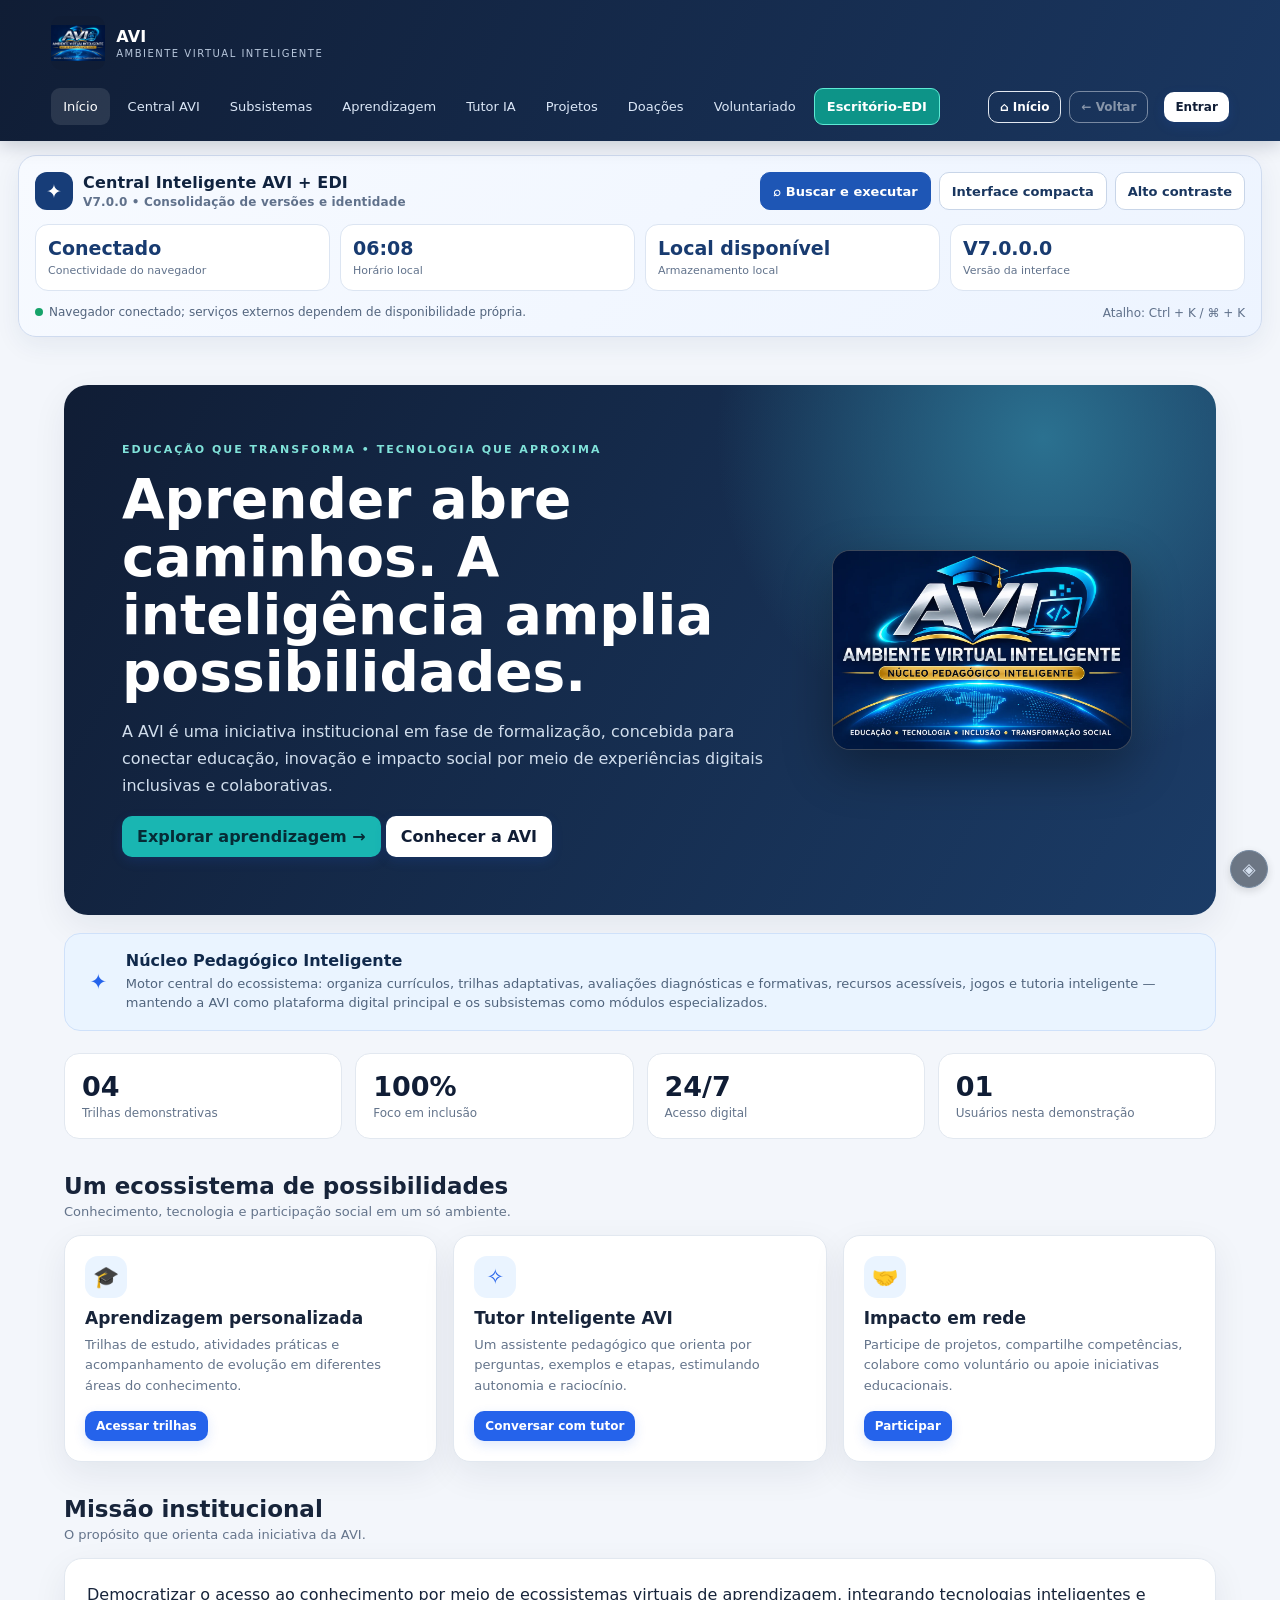
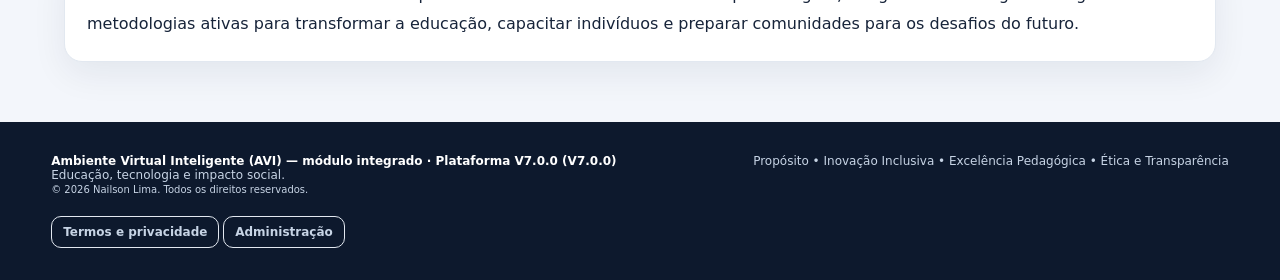
==== commit 275f1d0e: "Add files via upload" ====
--- a/index.html
+++ b/index.html
@@ -3005,7 +3005,7 @@
 </script>
 
 <style id="avi-v70-reliability-css">
-#v70-launch{position:fixed;right:16px;bottom:calc(18px + env(safe-area-inset-bottom));z-index:99990;border:1px solid #60a5fa;background:#102a4c;color:#fff;border-radius:999px;padding:12px 16px;font:700 14px system-ui;box-shadow:0 8px 28px #0005}
+#v70-launch{position:fixed;right:12px;bottom:calc(12px + env(safe-area-inset-bottom));z-index:99990;width:38px;height:38px;display:grid;place-items:center;border:1px solid #46617f;background:rgba(16,31,52,.82);color:#c8d7eb;border-radius:50%;padding:0;font:600 17px/1 system-ui;box-shadow:0 3px 10px #0003;opacity:.72;transition:opacity .15s,background .15s,border-color .15s}#v70-launch:hover,#v70-launch:focus-visible{opacity:1;background:#173354;border-color:#6b9ed3}#v70-launch:focus-visible{outline:2px solid #fbbf24;outline-offset:3px}
 #v70-panel{position:fixed;inset:0;z-index:99991;background:#07111feF;display:none;align-items:center;justify-content:center;padding:14px;font:14px/1.5 system-ui;color:#e5edf9}
 #v70-panel.open{display:flex}
 #v70-card{width:min(760px,100%);max-height:min(88dvh,900px);overflow:auto;background:#101f34;border:1px solid #34506f;border-radius:20px;padding:20px;box-shadow:0 20px 70px #0009}
@@ -3022,7 +3022,7 @@
 @media(max-width:520px){#v70-card .v70-grid{grid-template-columns:1fr}#v70-launch{right:10px;bottom:calc(10px + env(safe-area-inset-bottom))}}
 @media(prefers-reduced-motion:no-preference){#v70-panel.open #v70-card{animation:v70in .16s ease-out}@keyframes v70in{from{transform:translateY(8px);opacity:.7}to{transform:none;opacity:1}}}
 </style>
-<button id="v70-launch" type="button" aria-haspopup="dialog" aria-controls="v70-panel">◈ V7 · Confiabilidade</button>
+<button id="v70-launch" type="button" title="V7.0.0 · Central de Confiabilidade" aria-label="Abrir Central de Confiabilidade V7.0.0" aria-haspopup="dialog" aria-controls="v70-panel">◈</button>
 <div id="v70-panel" role="dialog" aria-modal="true" aria-labelledby="v70-title">
  <section id="v70-card">
   <div style="display:flex;justify-content:space-between;gap:12px;align-items:flex-start">
